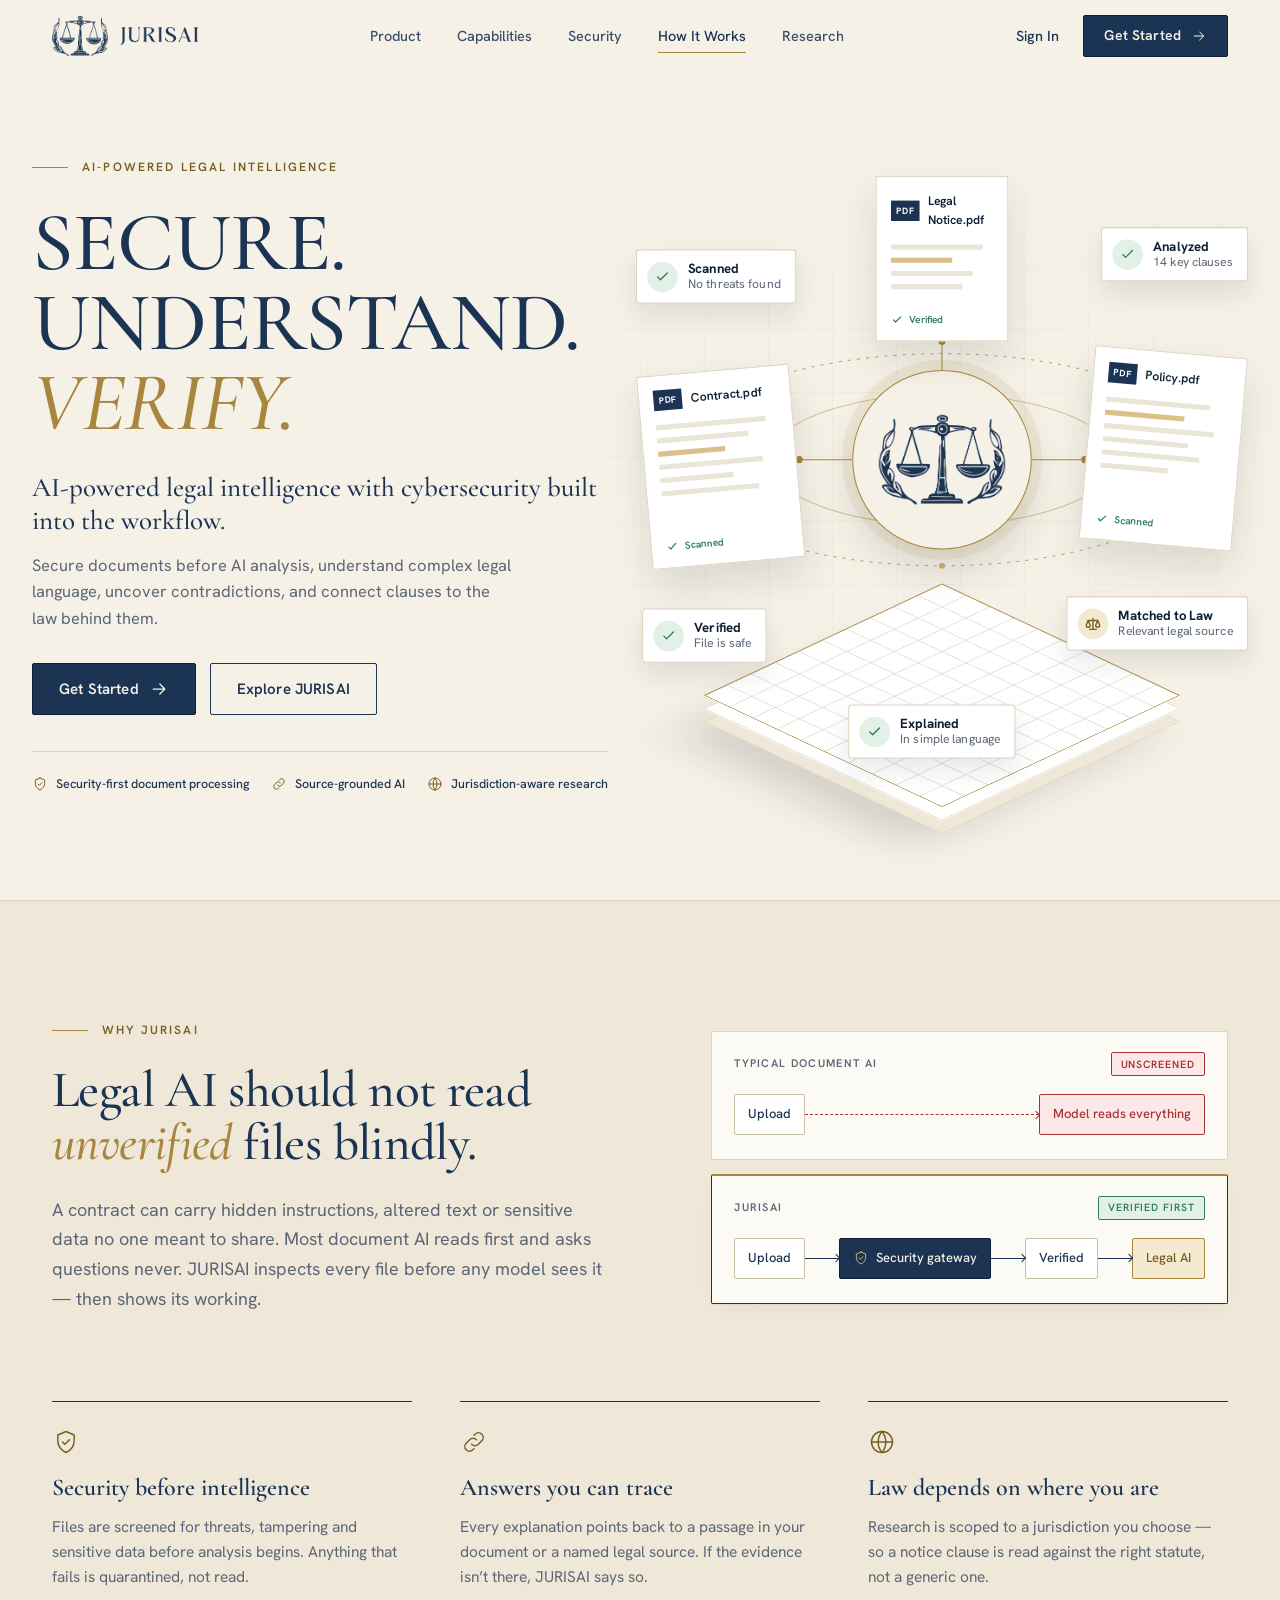
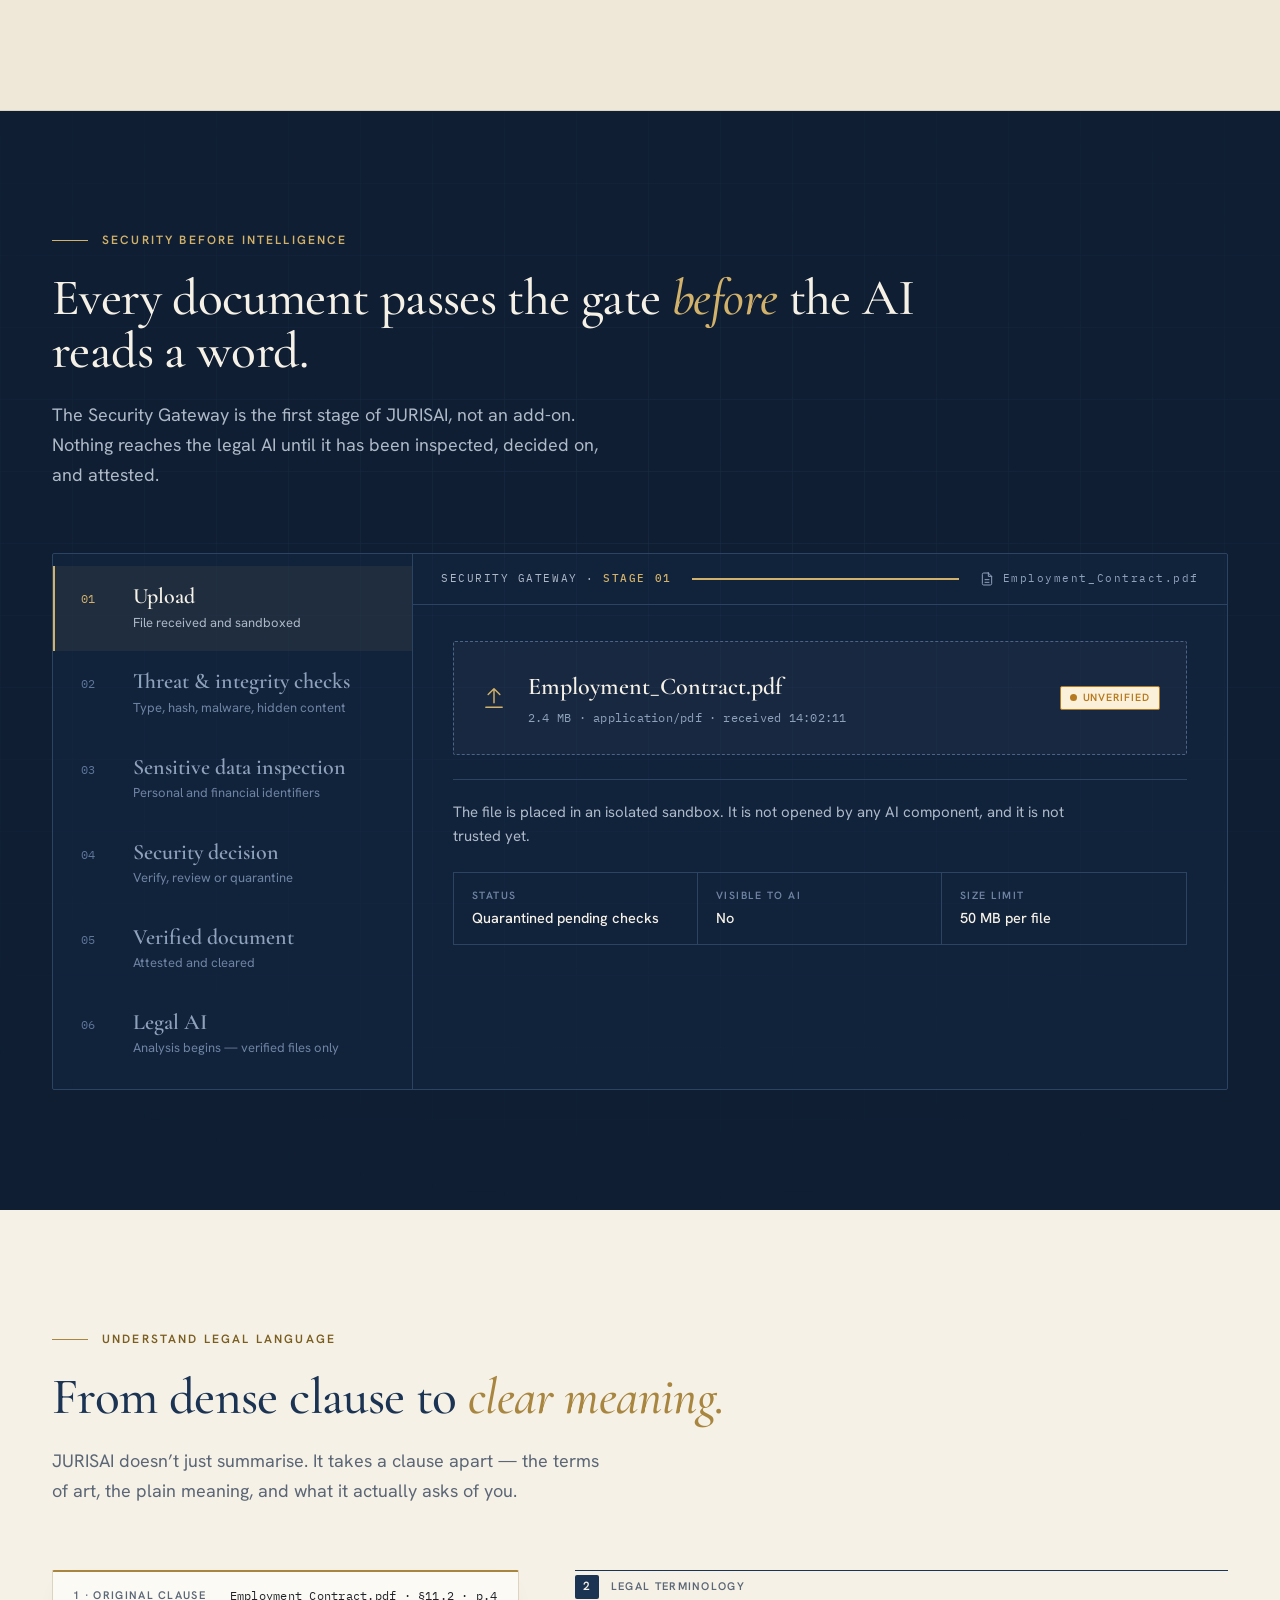
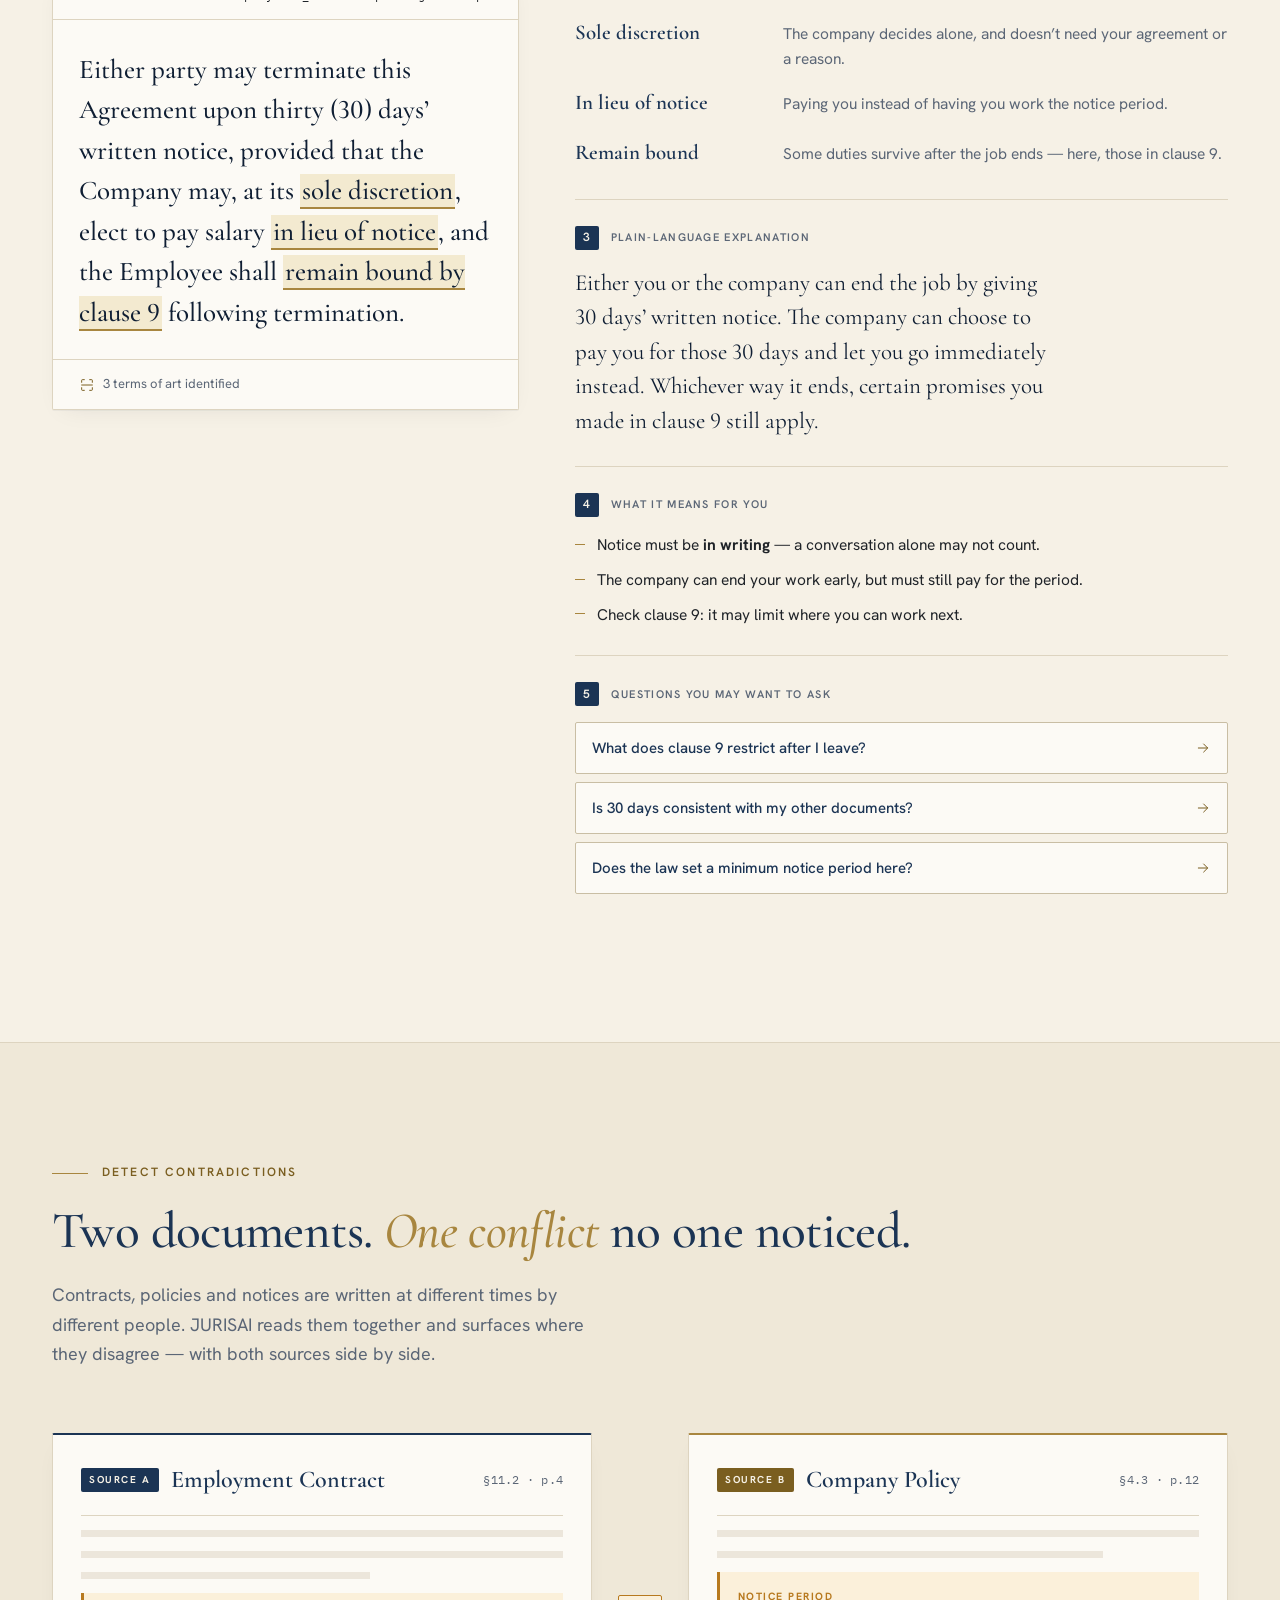
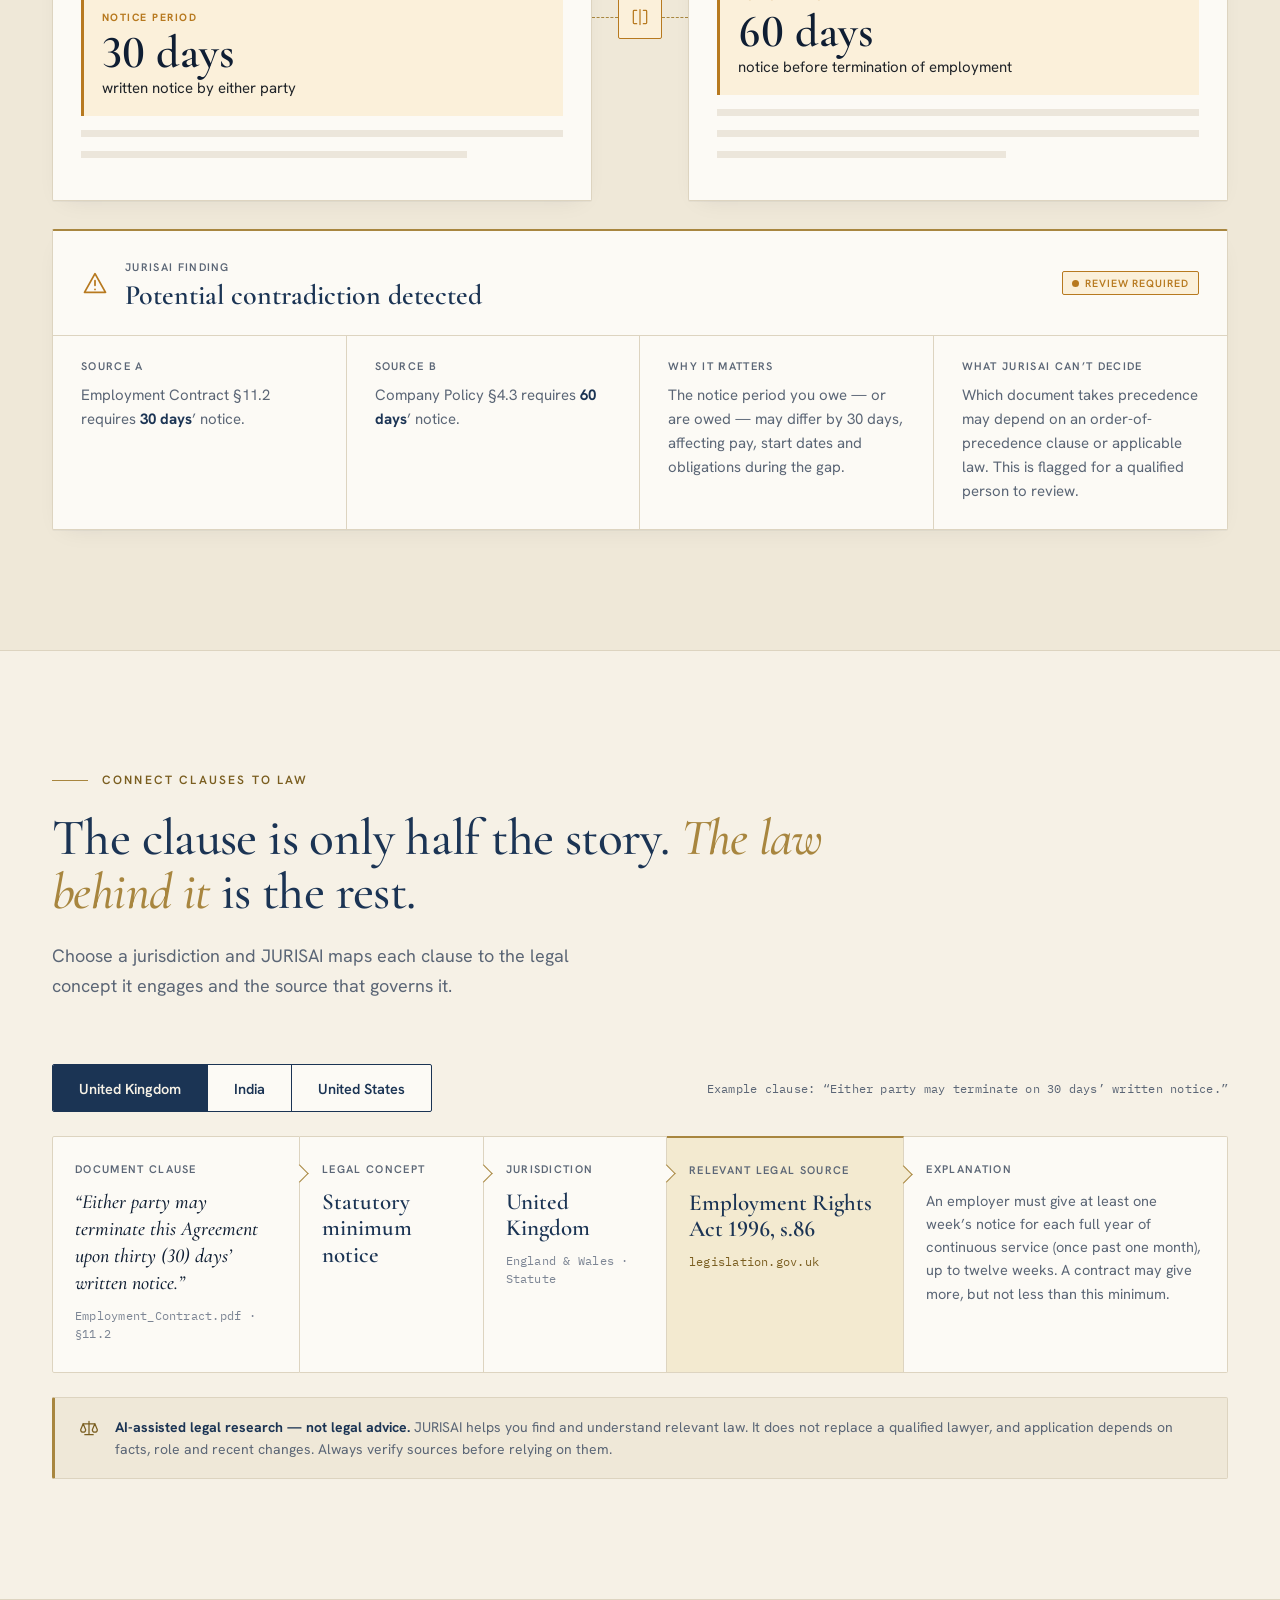
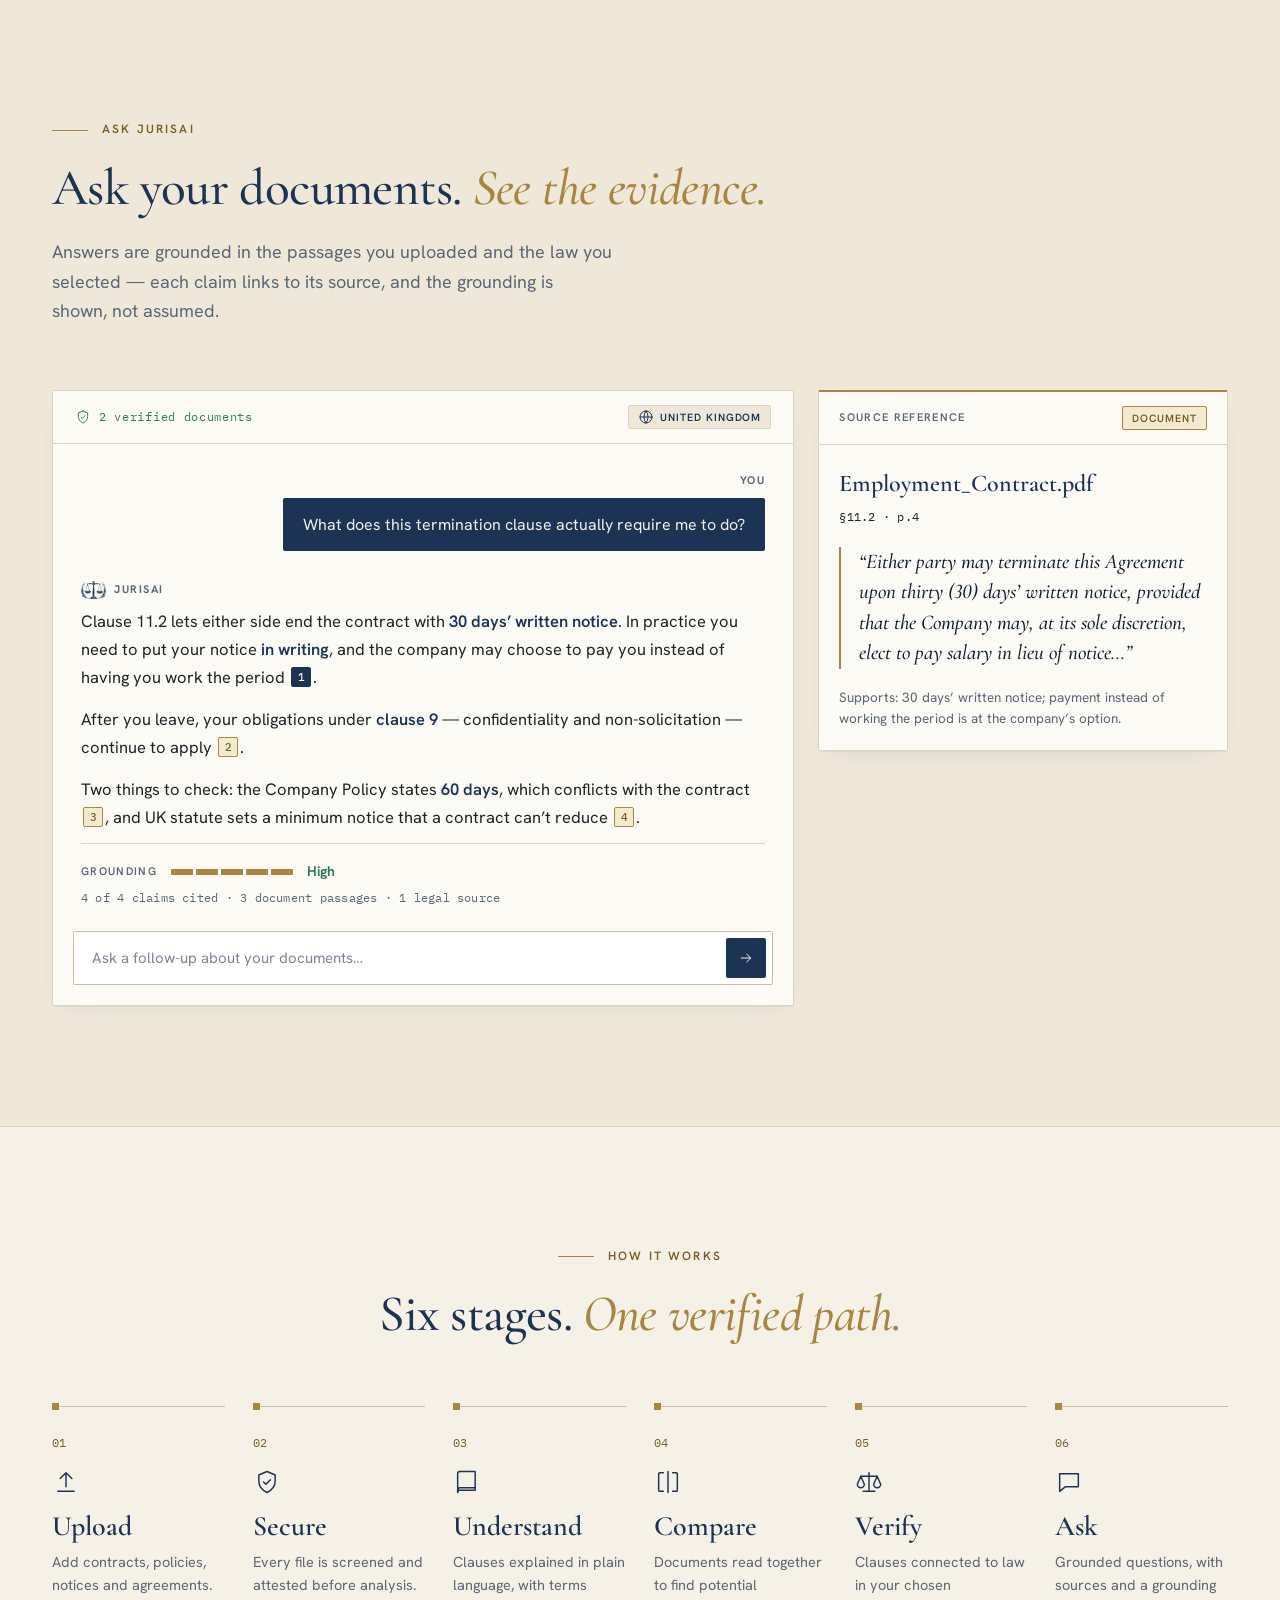
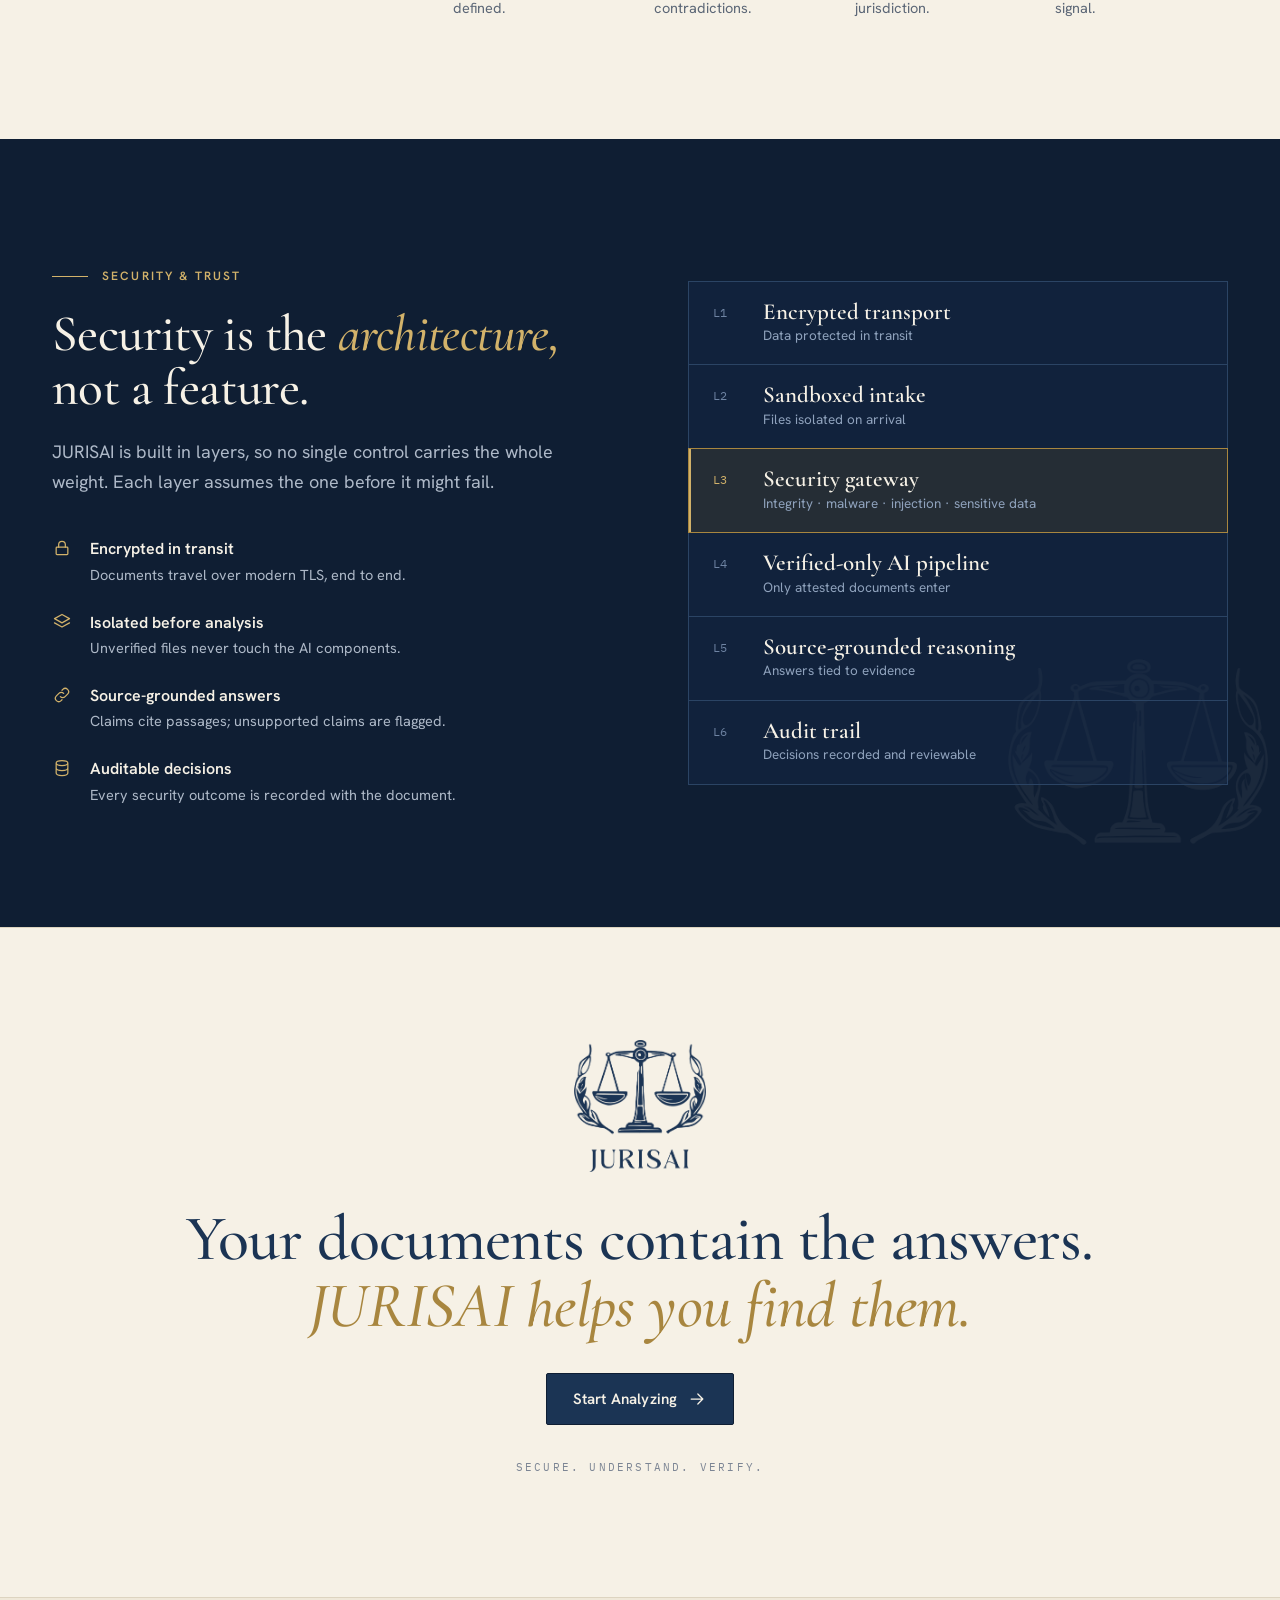
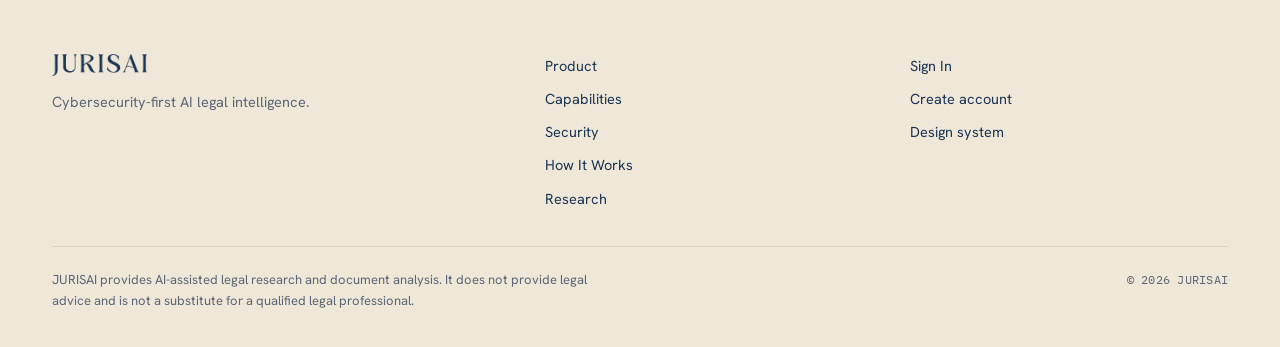
==== index.html @ 664ab7e5 "JurisAI" ====
<!doctype html>
<html lang="en">
<head>
<meta charset="utf-8">
<meta name="viewport" content="width=device-width, initial-scale=1">
<title>JURISAI — Secure. Understand. Verify.</title>
<meta name="description" content="Cybersecurity-first AI legal intelligence. Secure documents before AI analysis, understand complex legal language, uncover contradictions, and connect clauses to the law behind them.">
<link rel="icon" href="assets/logo-mark.png">
<link rel="stylesheet" href="assets/jurisai.css">
<link rel="stylesheet" href="assets/landing.css">
</head>
<body>

<!-- ============================ NAV ============================ -->
<header class="nav">
  <div class="wrap">
    <a class="brand" href="index.html" aria-label="JURISAI home">
      <img class="mark" src="assets/logo-mark.png" alt="">
      <img class="word" src="assets/logo-wordmark.png" alt="JURISAI">
    </a>
    <nav class="nav-links" aria-label="Primary">
      <a href="#why">Product</a>
      <a href="#understand">Capabilities</a>
      <a href="#security">Security</a>
      <a href="#how">How It Works</a>
      <a href="#law">Research</a>
    </nav>
    <div class="nav-cta">
      <a class="signin" href="signin.html">Sign In</a>
      <a class="btn btn-primary btn-sm" href="signup.html">Get Started <i data-i="arrow-right" class="arr" data-size="sm"></i></a>
      <button class="nav-toggle" aria-label="Menu" aria-expanded="false"><i data-i="menu"></i></button>
    </div>
  </div>
  <nav class="mobile-menu" aria-label="Mobile">
    <a href="#why">Product</a><a href="#understand">Capabilities</a><a href="#security">Security</a><a href="#how">How It Works</a><a href="#law">Research</a><a href="signin.html">Sign In</a>
  </nav>
</header>

<main>

<!-- ============================ 1 · HERO ============================ -->
<section class="hero">
  <div class="wrap hero-grid">
    <div class="hero-copy">
      <span class="eyebrow">AI-Powered Legal Intelligence</span>
      <h1 class="display hero-title">
        <span>SECURE.</span>
        <span>UNDERSTAND.</span>
        <span><em>VERIFY.</em></span>
      </h1>
      <p class="hero-sub">AI-powered legal intelligence with cybersecurity built into the workflow.</p>
      <p class="hero-body">Secure documents before AI analysis, understand complex legal language, uncover contradictions, and connect clauses to the law behind them.</p>
      <div class="hero-cta">
        <a class="btn btn-primary" href="signup.html">Get Started <i data-i="arrow-right" class="arr"></i></a>
        <a class="btn btn-secondary" href="#why">Explore JURISAI</a>
      </div>
      <ul class="trust-row" aria-label="Principles">
        <li><i data-i="shield-check"></i><span>Security-first document processing</span></li>
        <li><i data-i="link"></i><span>Source-grounded AI</span></li>
        <li><i data-i="globe"></i><span>Jurisdiction-aware research</span></li>
      </ul>
    </div>

<!-- Hero visual: document intelligence (floating documents, scales seal, status cards) -->
    <div class="hero-vis" id="heroVis">
      <div class="vis" aria-label="JURISAI product visualization: documents orbiting a central scales emblem above a secure platform">
        <div class="plat p1"></div>
        <div class="plat p2"></div>
        <div class="plat p3"></div>
        <svg class="orbit" viewBox="0 0 600 600" fill="none" aria-hidden="true">
          <ellipse cx="300" cy="284" rx="262" ry="104" stroke="#A8863F" stroke-width="1" stroke-dasharray="3 6" opacity=".75"/>
          <ellipse cx="300" cy="284" rx="170" ry="64" stroke="#A8863F" stroke-width="1" opacity=".45"/>
          <path d="M300 196V168" stroke="#A8863F" stroke-width="1"/>
          <path d="M212 284H160" stroke="#A8863F" stroke-width="1"/>
          <path d="M388 284H440" stroke="#A8863F" stroke-width="1"/>
          <circle cx="300" cy="168" r="3.5" fill="#A8863F"/>
          <circle cx="160" cy="284" r="3.5" fill="#A8863F"/>
          <circle cx="440" cy="284" r="3.5" fill="#A8863F"/>
          <circle cx="76" cy="226" r="3" fill="#D2B26A"/>
          <circle cx="538" cy="318" r="3" fill="#D2B26A"/>
          <circle cx="300" cy="388" r="3" fill="#D2B26A"/>
        </svg>
        <div class="seal"><img src="assets/logo-mark.png" alt="JURISAI scales emblem"></div>

        <div class="doc" style="--r:0deg;left:235px;top:6px;width:130px;height:162px;animation-delay:-1s">
          <div class="doc-t"><span class="doc-b">PDF</span><span class="doc-n">Legal Notice.pdf</span></div>
          <div class="sk" style="width:90%"></div><div class="sk g" style="width:60%"></div><div class="sk" style="width:80%"></div><div class="sk" style="width:70%"></div>
          <div class="doc-f"><svg class="i" viewBox="0 0 24 24" aria-hidden="true"><path d="M5 12l4 4 10-10"/></svg>Verified</div>
        </div>
        <div class="doc" style="--r:-5deg;left:8px;top:196px;animation-delay:-3s">
          <div class="doc-t"><span class="doc-b">PDF</span><span class="doc-n">Contract.pdf</span></div>
          <div class="sk" style="width:90%"></div><div class="sk" style="width:75%"></div><div class="sk g" style="width:55%"></div><div class="sk" style="width:85%"></div><div class="sk" style="width:60%"></div><div class="sk" style="width:80%"></div>
          <div class="doc-f"><svg class="i" viewBox="0 0 24 24" aria-hidden="true"><path d="M5 12l4 4 10-10"/></svg>Scanned</div>
        </div>
        <div class="doc" style="--r:5deg;left:442px;top:178px;animation-delay:-5s">
          <div class="doc-t"><span class="doc-b">PDF</span><span class="doc-n">Policy.pdf</span></div>
          <div class="sk" style="width:85%"></div><div class="sk g" style="width:65%"></div><div class="sk" style="width:90%"></div><div class="sk" style="width:70%"></div><div class="sk" style="width:80%"></div><div class="sk" style="width:55%"></div>
          <div class="doc-f"><svg class="i" viewBox="0 0 24 24" aria-hidden="true"><path d="M5 12l4 4 10-10"/></svg>Scanned</div>
        </div>

        <div class="stat" style="left:0;top:78px;animation-delay:-2s"><span class="sic"><svg class="i" viewBox="0 0 24 24" aria-hidden="true"><path d="M5 12l4 4 10-10"/></svg></span><div><b>Scanned</b><small>No threats found</small></div></div>
        <div class="stat" style="right:0;top:56px;animation-delay:-4s"><span class="sic"><svg class="i" viewBox="0 0 24 24" aria-hidden="true"><path d="M5 12l4 4 10-10"/></svg></span><div><b>Analyzed</b><small>14 key clauses</small></div></div>
        <div class="stat" style="left:6px;top:430px;animation-delay:-1.5s"><span class="sic"><svg class="i" viewBox="0 0 24 24" aria-hidden="true"><path d="M5 12l4 4 10-10"/></svg></span><div><b>Verified</b><small>File is safe</small></div></div>
        <div class="stat" style="right:0;top:418px;animation-delay:-3.5s"><span class="sic gd"><svg class="i" viewBox="0 0 24 24" aria-hidden="true"><path d="M12 4v16M7 20h10M5 7h14"/><path d="M5 7l-3 7a3 3 0 006 0L5 7zM19 7l-3 7a3 3 0 006 0l-3-7z"/></svg></span><div><b>Matched to Law</b><small>Relevant legal source</small></div></div>
        <div class="stat" style="left:208px;top:524px;animation-delay:-2.5s"><span class="sic"><svg class="i" viewBox="0 0 24 24" aria-hidden="true"><path d="M5 12l4 4 10-10"/></svg></span><div><b>Explained</b><small>In simple language</small></div></div>
      </div>
    </div>
  </div>
</section>

<!-- ============================ 2 · WHY ============================ -->
<section class="section section-sunken" id="why">
  <div class="wrap">
    <div class="why-grid">
      <div class="why-copy reveal">
        <span class="eyebrow">Why JURISAI</span>
        <h2 class="h2">Legal AI should not read <em>unverified</em> files blindly.</h2>
        <p class="lede">A contract can carry hidden instructions, altered text or sensitive data no one meant to share. Most document AI reads first and asks questions never. JURISAI inspects every file before any model sees it — then shows its working.</p>
      </div>

      <div class="why-compare reveal">
        <div class="cmp cmp-bad">
          <div class="cmp-label"><span class="label">Typical document AI</span><span class="chip chip-risk">Unscreened</span></div>
          <div class="flow">
            <span class="flow-node">Upload</span><span class="flow-line dashed"></span><span class="flow-node">Model reads everything</span>
          </div>
        </div>
        <div class="cmp cmp-good">
          <div class="cmp-label"><span class="label">JURISAI</span><span class="chip chip-ok">Verified first</span></div>
          <div class="flow">
            <span class="flow-node">Upload</span><span class="flow-line"></span>
            <span class="flow-node gate"><i data-i="shield-check" data-size="sm"></i>Security gateway</span><span class="flow-line"></span>
            <span class="flow-node">Verified</span><span class="flow-line"></span>
            <span class="flow-node ai">Legal AI</span>
          </div>
        </div>
      </div>
    </div>

    <div class="principles">
      <article class="principle reveal"><i data-i="shield-check" data-size="lg"></i><h3 class="h3">Security before intelligence</h3><p>Files are screened for threats, tampering and sensitive data before analysis begins. Anything that fails is quarantined, not read.</p></article>
      <article class="principle reveal"><i data-i="link" data-size="lg"></i><h3 class="h3">Answers you can trace</h3><p>Every explanation points back to a passage in your document or a named legal source. If the evidence isn’t there, JURISAI says so.</p></article>
      <article class="principle reveal"><i data-i="globe" data-size="lg"></i><h3 class="h3">Law depends on where you are</h3><p>Research is scoped to a jurisdiction you choose — so a notice clause is read against the right statute, not a generic one.</p></article>
    </div>
  </div>
</section>

<!-- ============================ 3 · SECURITY BEFORE INTELLIGENCE ============================ -->
<section class="section section-dark security" id="security">
  <div class="sec-grid-bg" aria-hidden="true"></div>
  <div class="wrap">
    <div class="section-head reveal">
      <span class="eyebrow">Security before intelligence</span>
      <h2 class="h2">Every document passes the gate <em>before</em> the AI reads a word.</h2>
      <p class="lede">The Security Gateway is the first stage of JURISAI, not an add-on. Nothing reaches the legal AI until it has been inspected, decided on, and attested.</p>
    </div>

    <div class="gateway reveal" id="gateway">
      <ol class="gw-steps" role="tablist" aria-label="Security gateway stages">
        <li><button role="tab" class="gw-step" data-i="0"><span class="gw-n">01</span><span class="gw-t">Upload</span><span class="gw-d">File received and sandboxed</span></button></li>
        <li><button role="tab" class="gw-step" data-i="1"><span class="gw-n">02</span><span class="gw-t">Threat &amp; integrity checks</span><span class="gw-d">Type, hash, malware, hidden content</span></button></li>
        <li><button role="tab" class="gw-step" data-i="2"><span class="gw-n">03</span><span class="gw-t">Sensitive data inspection</span><span class="gw-d">Personal and financial identifiers</span></button></li>
        <li><button role="tab" class="gw-step" data-i="3"><span class="gw-n">04</span><span class="gw-t">Security decision</span><span class="gw-d">Verify, review or quarantine</span></button></li>
        <li><button role="tab" class="gw-step" data-i="4"><span class="gw-n">05</span><span class="gw-t">Verified document</span><span class="gw-d">Attested and cleared</span></button></li>
        <li><button role="tab" class="gw-step" data-i="5"><span class="gw-n">06</span><span class="gw-t">Legal AI</span><span class="gw-d">Analysis begins — verified files only</span></button></li>
      </ol>

      <div class="gw-console">
        <div class="gw-bar">
          <span class="mono">SECURITY GATEWAY · <b id="gw-title">STAGE 01</b></span>
          <span class="gw-progress"><i id="gw-prog"></i></span>
          <span class="mono gw-file"><i data-i="file" data-size="sm"></i>Employment_Contract.pdf</span>
        </div>

        <!-- 01 Upload -->
        <div class="gw-panel" data-i="0">
          <div class="drop">
            <i data-i="upload" data-size="lg"></i>
            <div><strong>Employment_Contract.pdf</strong><span class="mono">2.4 MB · application/pdf · received 14:02:11</span></div>
            <span class="chip chip-warn"><span class="dot dot-warn"></span>Unverified</span>
          </div>
          <p class="gw-note">The file is placed in an isolated sandbox. It is not opened by any AI component, and it is not trusted yet.</p>
          <div class="kv"><div><span>Status</span><b>Quarantined pending checks</b></div><div><span>Visible to AI</span><b>No</b></div><div><span>Size limit</span><b>50 MB per file</b></div></div>
        </div>

        <!-- 02 Threat & integrity -->
        <div class="gw-panel" data-i="1">
          <ul class="checks">
            <li><i data-i="check" data-size="sm"></i><span>File type matches content (MIME)</span><em class="mono">PASS</em></li>
            <li><i data-i="check" data-size="sm"></i><span>SHA-256 integrity hash computed</span><em class="mono">PASS</em></li>
            <li><i data-i="check" data-size="sm"></i><span>Malware and embedded-script scan</span><em class="mono">0 THREATS</em></li>
            <li><i data-i="check" data-size="sm"></i><span>Hidden macros and active content</span><em class="mono">NONE</em></li>
            <li><i data-i="check" data-size="sm"></i><span>Prompt-injection pattern screen</span><em class="mono">CLEAR</em></li>
          </ul>
          <p class="gw-note">Hidden text that tries to instruct an AI (“ignore previous instructions…”) is caught here, before it can steer an analysis.</p>
        </div>

        <!-- 03 Sensitive data -->
        <div class="gw-panel" data-i="2">
          <table class="sens">
            <thead><tr><th>Category</th><th>Found</th><th>Handling</th></tr></thead>
            <tbody>
              <tr><td>Personal identifiers</td><td class="mono">4</td><td><span class="chip chip-gold">Masked for AI</span></td></tr>
              <tr><td>Financial account references</td><td class="mono">1</td><td><span class="chip chip-gold">Masked for AI</span></td></tr>
              <tr><td>Health information</td><td class="mono">0</td><td><span class="chip">Not present</span></td></tr>
              <tr><td>Credentials and secrets</td><td class="mono">0</td><td><span class="chip">Not present</span></td></tr>
            </tbody>
          </table>
          <p class="gw-note">Sensitive fields are surfaced to you. You decide what is masked, kept or excluded before analysis.</p>
        </div>

        <!-- 04 Decision -->
        <div class="gw-panel" data-i="3">
          <div class="decide">
            <div class="d d-ok on"><i data-i="shield-check"></i><b>Verified</b><span>All checks passed. Cleared for analysis.</span></div>
            <div class="d d-warn"><i data-i="alert"></i><b>Review required</b><span>Findings need your decision before use.</span></div>
            <div class="d d-risk"><i data-i="x"></i><b>Quarantined</b><span>Failed checks. Never sent to the AI.</span></div>
          </div>
          <p class="gw-note"><strong>Decision:</strong> Verified. The outcome is recorded with the document and can be reviewed at any time.</p>
        </div>

        <!-- 05 Verified -->
        <div class="gw-panel" data-i="4">
          <div class="cert">
            <div class="cert-seal"><i data-i="shield-check" data-size="lg"></i></div>
            <div class="cert-body">
              <span class="label">Verification record</span>
              <h4>Employment_Contract.pdf</h4>
              <dl class="mono">
                <div><dt>Digest</dt><dd>sha256:9f2c7a…e41a</dd></div>
                <div><dt>Decision</dt><dd>VERIFIED</dd></div>
                <div><dt>Checks</dt><dd>5 / 5 passed</dd></div>
                <div><dt>Verified</dt><dd>14:02:13 IST</dd></div>
              </dl>
            </div>
            <span class="chip chip-ok">Cleared</span>
          </div>
          <p class="gw-note">The attestation travels with the document. If the file changes, its digest changes — and it must be verified again.</p>
        </div>

        <!-- 06 Legal AI -->
        <div class="gw-panel" data-i="5">
          <div class="into-ai">
            <div class="ai-in"><i data-i="file" data-size="sm"></i>Verified documents only</div>
            <i data-i="arrow-right"></i>
            <div class="ai-core"><img src="assets/logo-mark-light.png" alt="">Legal AI</div>
          </div>
          <ul class="ai-caps">
            <li>Clause extraction</li><li>Plain-language explanation</li><li>Contradiction detection</li><li>Law matching</li><li>Grounded Q&amp;A</li>
          </ul>
          <p class="gw-note">Only now does intelligence begin — on content that has been inspected, decided on and attested.</p>
        </div>
      </div>
    </div>
  </div>
</section>

<!-- ============================ 4 · UNDERSTAND ============================ -->
<section class="section" id="understand">
  <div class="wrap">
    <div class="section-head reveal">
      <span class="eyebrow">Understand legal language</span>
      <h2 class="h2">From dense clause to <em>clear meaning.</em></h2>
      <p class="lede">JURISAI doesn’t just summarise. It takes a clause apart — the terms of art, the plain meaning, and what it actually asks of you.</p>
    </div>

    <div class="anatomy reveal">
      <div class="anat-doc card card-top">
        <div class="card-head"><span class="label">1 · Original clause</span><span class="mono">Employment_Contract.pdf · §11.2 · p.4</span></div>
        <blockquote class="clause">
          Either party may terminate this Agreement upon thirty (30) days’ written notice, provided that the Company may, at its <mark data-t="1">sole discretion</mark>, elect to pay salary <mark data-t="2">in lieu of notice</mark>, and the Employee shall <mark data-t="3">remain bound by clause 9</mark> following termination.
        </blockquote>
        <div class="anat-foot"><i data-i="scan" data-size="sm"></i><span>3 terms of art identified</span></div>
      </div>

      <div class="anat-steps">
        <section class="a-step">
          <header><span class="a-n">2</span><span class="label">Legal terminology</span></header>
          <dl class="terms">
            <div data-t="1"><dt>Sole discretion</dt><dd>The company decides alone, and doesn’t need your agreement or a reason.</dd></div>
            <div data-t="2"><dt>In lieu of notice</dt><dd>Paying you instead of having you work the notice period.</dd></div>
            <div data-t="3"><dt>Remain bound</dt><dd>Some duties survive after the job ends — here, those in clause 9.</dd></div>
          </dl>
        </section>
        <section class="a-step">
          <header><span class="a-n">3</span><span class="label">Plain-language explanation</span></header>
          <p class="plain">Either you or the company can end the job by giving 30 days’ written notice. The company can choose to pay you for those 30 days and let you go immediately instead. Whichever way it ends, certain promises you made in clause 9 still apply.</p>
        </section>
        <section class="a-step">
          <header><span class="a-n">4</span><span class="label">What it means for you</span></header>
          <ul class="means">
            <li>Notice must be <b>in writing</b> — a conversation alone may not count.</li>
            <li>The company can end your work early, but must still pay for the period.</li>
            <li>Check clause 9: it may limit where you can work next.</li>
          </ul>
        </section>
        <section class="a-step">
          <header><span class="a-n">5</span><span class="label">Questions you may want to ask</span></header>
          <ul class="qs">
            <li><button type="button">What does clause 9 restrict after I leave? <i data-i="arrow-right" data-size="sm"></i></button></li>
            <li><button type="button">Is 30 days consistent with my other documents? <i data-i="arrow-right" data-size="sm"></i></button></li>
            <li><button type="button">Does the law set a minimum notice period here? <i data-i="arrow-right" data-size="sm"></i></button></li>
          </ul>
        </section>
      </div>
    </div>
  </div>
</section>

<!-- ============================ 5 · CONTRADICTIONS ============================ -->
<section class="section section-sunken" id="contradictions">
  <div class="wrap">
    <div class="section-head reveal">
      <span class="eyebrow">Detect contradictions</span>
      <h2 class="h2">Two documents. <em>One conflict</em> no one noticed.</h2>
      <p class="lede">Contracts, policies and notices are written at different times by different people. JURISAI reads them together and surfaces where they disagree — with both sources side by side.</p>
    </div>

    <div class="conflict reveal">
      <article class="sheet sheet-a">
        <header><span class="tag">SOURCE A</span><h4>Employment Contract</h4><span class="mono">§11.2 · p.4</span></header>
        <div class="lines"><i></i><i></i><i class="w60"></i></div>
        <p class="hit"><span class="hit-k">Notice period</span><b>30 days</b> written notice by either party</p>
        <div class="lines"><i></i><i class="w80"></i></div>
      </article>

      <div class="conflict-mid" aria-hidden="true">
        <span class="cm-line"></span>
        <span class="cm-badge"><i data-i="compare"></i></span>
        <span class="cm-line"></span>
      </div>

      <article class="sheet sheet-b">
        <header><span class="tag">SOURCE B</span><h4>Company Policy</h4><span class="mono">§4.3 · p.12</span></header>
        <div class="lines"><i></i><i class="w80"></i></div>
        <p class="hit"><span class="hit-k">Notice period</span><b>60 days</b> notice before termination of employment</p>
        <div class="lines"><i></i><i></i><i class="w60"></i></div>
      </article>
    </div>

    <div class="finding card card-top reveal">
      <div class="finding-head">
        <div class="finding-title"><i data-i="alert"></i><div><span class="label">JURISAI finding</span><h3 class="h3">Potential contradiction detected</h3></div></div>
        <span class="chip chip-warn"><span class="dot dot-warn"></span>Review required</span>
      </div>
      <div class="finding-grid">
        <div><span class="label">Source A</span><p>Employment Contract §11.2 requires <b>30 days</b>’ notice.</p></div>
        <div><span class="label">Source B</span><p>Company Policy §4.3 requires <b>60 days</b>’ notice.</p></div>
        <div><span class="label">Why it matters</span><p>The notice period you owe — or are owed — may differ by 30 days, affecting pay, start dates and obligations during the gap.</p></div>
        <div><span class="label">What JURISAI can’t decide</span><p>Which document takes precedence may depend on an order-of-precedence clause or applicable law. This is flagged for a qualified person to review.</p></div>
      </div>
    </div>
  </div>
</section>

<!-- ============================ 6 · LAW ============================ -->
<section class="section" id="law">
  <div class="wrap">
    <div class="section-head reveal">
      <span class="eyebrow">Connect clauses to law</span>
      <h2 class="h2">The clause is only half the story. <em>The law behind it</em> is the rest.</h2>
      <p class="lede">Choose a jurisdiction and JURISAI maps each clause to the legal concept it engages and the source that governs it.</p>
    </div>

    <div class="law reveal">
      <div class="law-top">
        <div class="seg" role="tablist" aria-label="Jurisdiction">
          <button role="tab" class="on" data-j="uk" aria-selected="true">United Kingdom</button>
          <button role="tab" data-j="in" aria-selected="false">India</button>
          <button role="tab" data-j="us" aria-selected="false">United States</button>
        </div>
        <span class="mono law-hint">Example clause: “Either party may terminate on 30 days’ written notice.”</span>
      </div>

      <ol class="chain" id="chain">
        <li class="link"><span class="label">Document clause</span><p class="serif-q" data-f="clause"></p><span class="mono" data-f="ref"></span></li>
        <li class="link"><span class="label">Legal concept</span><h4 data-f="concept"></h4></li>
        <li class="link"><span class="label">Jurisdiction</span><h4 data-f="juris"></h4><span class="mono" data-f="sys"></span></li>
        <li class="link src"><span class="label">Relevant legal source</span><h4 data-f="source"></h4><span class="mono" data-f="cite"></span></li>
        <li class="link"><span class="label">Explanation</span><p data-f="expl"></p></li>
      </ol>

      <div class="disclaimer">
        <i data-i="scales"></i>
        <p><b>AI-assisted legal research — not legal advice.</b> JURISAI helps you find and understand relevant law. It does not replace a qualified lawyer, and application depends on facts, role and recent changes. Always verify sources before relying on them.</p>
      </div>
    </div>
  </div>
</section>

<!-- ============================ 7 · ASK ============================ -->
<section class="section section-sunken" id="ask">
  <div class="wrap">
    <div class="section-head reveal">
      <span class="eyebrow">Ask JURISAI</span>
      <h2 class="h2">Ask your documents. <em>See the evidence.</em></h2>
      <p class="lede">Answers are grounded in the passages you uploaded and the law you selected — each claim links to its source, and the grounding is shown, not assumed.</p>
    </div>

    <div class="ask reveal">
      <div class="ask-chat card">
        <div class="ask-bar">
          <span class="mono"><i data-i="shield-check" data-size="sm"></i> 2 verified documents</span>
          <span class="chip"><i data-i="globe" data-size="sm"></i>United Kingdom</span>
        </div>
        <div class="msgs">
          <div class="msg user"><span class="who">You</span><p>What does this termination clause actually require me to do?</p></div>
          <div class="msg ai">
            <span class="who"><img src="assets/logo-mark.png" alt="">JURISAI</span>
            <div class="ans">
              <p>Clause 11.2 lets either side end the contract with <b>30 days’ written notice</b>. In practice you need to put your notice <b>in writing</b>, and the company may choose to pay you instead of having you work the period <button class="cite" data-s="1">1</button>.</p>
              <p>After you leave, your obligations under <b>clause 9</b> — confidentiality and non-solicitation — continue to apply <button class="cite" data-s="2">2</button>.</p>
              <p>Two things to check: the Company Policy states <b>60 days</b>, which conflicts with the contract <button class="cite" data-s="3">3</button>, and UK statute sets a minimum notice that a contract can’t reduce <button class="cite" data-s="4">4</button>.</p>
            </div>
            <div class="ground">
              <div class="g-row"><span class="label">Grounding</span><span class="meter" aria-label="High grounding"><i class="f"></i><i class="f"></i><i class="f"></i><i class="f"></i><i class="f"></i></span><b>High</b></div>
              <span class="mono">4 of 4 claims cited · 3 document passages · 1 legal source</span>
            </div>
          </div>
        </div>
        <div class="ask-input"><span>Ask a follow-up about your documents…</span><span class="send"><i data-i="arrow-right" data-size="sm"></i></span></div>
      </div>

      <aside class="ask-src card card-top" aria-live="polite">
        <div class="card-head"><span class="label">Source reference</span><span class="chip chip-gold" id="src-kind">Document</span></div>
        <div class="card-body">
          <h4 id="src-title">Employment_Contract.pdf</h4>
          <span class="mono" id="src-loc">§11.2 · p.4</span>
          <blockquote id="src-quote"></blockquote>
          <p class="src-note" id="src-note"></p>
        </div>
      </aside>
    </div>
  </div>
</section>

<!-- ============================ 8 · HOW IT WORKS ============================ -->
<section class="section" id="how">
  <div class="wrap">
    <div class="section-head center reveal">
      <span class="eyebrow">How it works</span>
      <h2 class="h2">Six stages. <em>One verified path.</em></h2>
    </div>
    <ol class="stages reveal">
      <li><span class="s-n">01</span><i data-i="upload" data-size="lg"></i><h4>Upload</h4><p>Add contracts, policies, notices and agreements.</p></li>
      <li><span class="s-n">02</span><i data-i="shield-check" data-size="lg"></i><h4>Secure</h4><p>Every file is screened and attested before analysis.</p></li>
      <li><span class="s-n">03</span><i data-i="book" data-size="lg"></i><h4>Understand</h4><p>Clauses explained in plain language, with terms defined.</p></li>
      <li><span class="s-n">04</span><i data-i="compare" data-size="lg"></i><h4>Compare</h4><p>Documents read together to find potential contradictions.</p></li>
      <li><span class="s-n">05</span><i data-i="scales" data-size="lg"></i><h4>Verify</h4><p>Clauses connected to law in your chosen jurisdiction.</p></li>
      <li><span class="s-n">06</span><i data-i="message" data-size="lg"></i><h4>Ask</h4><p>Grounded questions, with sources and a grounding signal.</p></li>
    </ol>
  </div>
</section>

<!-- ============================ 9 · TRUST ============================ -->
<section class="section section-dark trust" id="trust">
  <div class="wrap trust-grid">
    <div class="reveal">
      <span class="eyebrow">Security &amp; trust</span>
      <h2 class="h2" style="margin-top:22px">Security is the <em>architecture,</em> not a feature.</h2>
      <p class="lede" style="margin-top:22px">JURISAI is built in layers, so no single control carries the whole weight. Each layer assumes the one before it might fail.</p>
      <ul class="commit">
        <li><i data-i="lock"></i><div><b>Encrypted in transit</b><span>Documents travel over modern TLS, end to end.</span></div></li>
        <li><i data-i="layers"></i><div><b>Isolated before analysis</b><span>Unverified files never touch the AI components.</span></div></li>
        <li><i data-i="link"></i><div><b>Source-grounded answers</b><span>Claims cite passages; unsupported claims are flagged.</span></div></li>
        <li><i data-i="database"></i><div><b>Auditable decisions</b><span>Every security outcome is recorded with the document.</span></div></li>
      </ul>
    </div>

    <div class="stack reveal" aria-label="Defence-in-depth layers">
      <div class="layer"><span class="mono">L1</span><b>Encrypted transport</b><em>Data protected in transit</em></div>
      <div class="layer"><span class="mono">L2</span><b>Sandboxed intake</b><em>Files isolated on arrival</em></div>
      <div class="layer hl"><span class="mono">L3</span><b>Security gateway</b><em>Integrity · malware · injection · sensitive data</em></div>
      <div class="layer"><span class="mono">L4</span><b>Verified-only AI pipeline</b><em>Only attested documents enter</em></div>
      <div class="layer"><span class="mono">L5</span><b>Source-grounded reasoning</b><em>Answers tied to evidence</em></div>
      <div class="layer"><span class="mono">L6</span><b>Audit trail</b><em>Decisions recorded and reviewable</em></div>
      <img class="stack-mark" src="assets/logo-mark-light.png" alt="">
    </div>
  </div>
</section>

<!-- ============================ 10 · FINAL CTA ============================ -->
<section class="final">
  <div class="wrap final-in reveal">
    <img src="assets/logo-full.png" alt="JURISAI" class="final-logo">
    <h2 class="h2">Your documents contain the answers.<br><em>JURISAI helps you find them.</em></h2>
    <a class="btn btn-primary" href="signup.html">Start Analyzing <i data-i="arrow-right" class="arr"></i></a>
    <p class="mono">Secure. Understand. Verify.</p>
  </div>
</section>

</main>

<footer class="footer">
  <div class="wrap foot-grid">
    <div class="foot-brand">
      <img src="assets/logo-wordmark.png" alt="JURISAI">
      <p>Cybersecurity-first AI legal intelligence.</p>
    </div>
    <nav aria-label="Footer"><a href="#why">Product</a><a href="#understand">Capabilities</a><a href="#security">Security</a><a href="#how">How It Works</a><a href="#law">Research</a></nav>
    <nav aria-label="Account"><a href="signin.html">Sign In</a><a href="signup.html">Create account</a><a href="design-system.html">Design system</a></nav>
  </div>
  <div class="wrap foot-legal">
    <p>JURISAI provides AI-assisted legal research and document analysis. It does not provide legal advice and is not a substitute for a qualified legal professional.</p>
    <p class="mono">© 2026 JURISAI</p>
  </div>
</footer>

<script src="assets/site.js"></script>
<script src="assets/landing.js"></script>
</body>
</html>
---- assets/jurisai.css ----
/* ==========================================================================
   JURISAI DESIGN SYSTEM  ·  v1.0
   Shared by landing, sign-in, sign-up — and intended to carry into the app.
   Secure. Understand. Verify.
   ========================================================================== */

/* Fonts are bundled locally (latin subset) so the site works offline */
@font-face{font-family:'Cormorant Garamond';font-style:normal;font-weight:400;font-display:swap;src:url('fonts/cormorant-garamond-latin-400-normal.woff2') format('woff2');}
@font-face{font-family:'Cormorant Garamond';font-style:normal;font-weight:500;font-display:swap;src:url('fonts/cormorant-garamond-latin-500-normal.woff2') format('woff2');}
@font-face{font-family:'Cormorant Garamond';font-style:normal;font-weight:600;font-display:swap;src:url('fonts/cormorant-garamond-latin-600-normal.woff2') format('woff2');}
@font-face{font-family:'Cormorant Garamond';font-style:italic;font-weight:500;font-display:swap;src:url('fonts/cormorant-garamond-latin-500-italic.woff2') format('woff2');}
@font-face{font-family:'Cormorant Garamond';font-style:italic;font-weight:600;font-display:swap;src:url('fonts/cormorant-garamond-latin-600-italic.woff2') format('woff2');}
@font-face{font-family:'Hanken Grotesk';font-style:normal;font-weight:400;font-display:swap;src:url('fonts/hanken-grotesk-latin-400-normal.woff2') format('woff2');}
@font-face{font-family:'Hanken Grotesk';font-style:normal;font-weight:500;font-display:swap;src:url('fonts/hanken-grotesk-latin-500-normal.woff2') format('woff2');}
@font-face{font-family:'Hanken Grotesk';font-style:normal;font-weight:600;font-display:swap;src:url('fonts/hanken-grotesk-latin-600-normal.woff2') format('woff2');}
@font-face{font-family:'Hanken Grotesk';font-style:normal;font-weight:700;font-display:swap;src:url('fonts/hanken-grotesk-latin-700-normal.woff2') format('woff2');}
@font-face{font-family:'IBM Plex Mono';font-style:normal;font-weight:400;font-display:swap;src:url('fonts/ibm-plex-mono-latin-400-normal.woff2') format('woff2');}
@font-face{font-family:'IBM Plex Mono';font-style:normal;font-weight:500;font-display:swap;src:url('fonts/ibm-plex-mono-latin-500-normal.woff2') format('woff2');}

:root {
  /* ---- Colour: paper ---- */
  --ivory:        #F6F1E6;   /* page */
  --ivory-2:      #EFE8D8;   /* sunken wells, alt sections */
  --ivory-3:      #E5DFD0;   /* logo field */
  --paper:        #FCFAF5;   /* raised sheets */
  --white:        #FFFFFF;
  --rule:         #DDD4C0;   /* hairlines on ivory */
  --rule-strong:  #C9BEA4;

  /* ---- Colour: ink ---- */
  --navy:         #1B3454;   /* logo ink — primary */
  --navy-deep:    #0F1E33;   /* dark surfaces / strongest text */
  --navy-2:       #16294A;
  --navy-line:    #2B4464;   /* hairlines on navy */
  --charcoal:     #1F2328;
  --slate:        #5B6676;   /* muted copy */
  --slate-2:      #7C8594;

  /* ---- Colour: antique gold ---- */
  --gold:         #A8863F;
  --gold-deep:    #7A5E20;
  --gold-light:   #D2B26A;
  --gold-wash:    #F3EAD0;

  /* ---- Colour: restrained signals ---- */
  --ok:           #2F7D5B;  --ok-wash:   #E3F0E8;
  --warn:         #B7791F;  --warn-wash: #FBF0DA;
  --risk:         #A83232;  --risk-wash: #FCE8E8;

  /* ---- Type ---- */
  --serif: 'Cormorant Garamond', 'EB Garamond', Georgia, 'Times New Roman', serif;
  --sans:  'Hanken Grotesk', system-ui, -apple-system, 'Segoe UI', sans-serif;
  --mono:  'IBM Plex Mono', ui-monospace, 'SF Mono', Menlo, monospace;

  /* ---- Shape / depth ---- */
  --r: 2px;
  --shadow-1: 0 1px 0 rgba(20,32,47,.04), 0 8px 24px -12px rgba(20,32,47,.10);
  --shadow-2: 0 2px 0 rgba(20,32,47,.03), 0 24px 48px -24px rgba(20,32,47,.22);

  /* ---- Motion ---- */
  --ease: cubic-bezier(.22,.61,.36,1);

  --wrap: 1240px;
  --nav-h: 72px;
}

*,*::before,*::after { box-sizing: border-box; }
html { scroll-behavior: smooth; scroll-padding-top: calc(var(--nav-h) + 12px); -webkit-text-size-adjust: 100%; }
body {
  margin: 0; background: var(--ivory); color: var(--charcoal);
  font-family: var(--sans); font-size: 16px; line-height: 1.6;
  -webkit-font-smoothing: antialiased; text-rendering: optimizeLegibility; font-variant-numeric: lining-nums;
}
img, svg { display: block; max-width: 100%; }
a { color: inherit; text-decoration: none; }
button { font: inherit; color: inherit; cursor: pointer; background: none; border: 0; padding: 0; }
h1,h2,h3,h4,p,ul,ol,figure,blockquote { margin: 0; }
ul,ol { padding: 0; list-style: none; }
::selection { background: var(--gold-light); color: var(--navy-deep); }
:focus-visible { outline: 2px solid var(--gold); outline-offset: 3px; }

.wrap { width: 100%; max-width: var(--wrap); margin: 0 auto; padding: 0 32px; }
.sr-only { position:absolute; width:1px; height:1px; overflow:hidden; clip:rect(0 0 0 0); white-space:nowrap; }

/* ---- Icons (sprite injected by site.js) ---- */
.ico { width: 20px; height: 20px; stroke: currentColor; fill: none; stroke-width: 1.5; stroke-linecap: round; stroke-linejoin: round; flex: none; }
.ico-sm { width: 16px; height: 16px; }
.ico-lg { width: 28px; height: 28px; stroke-width: 1.25; }

/* ---- Type scale ---- */
.display {
  font-family: var(--serif); font-weight: 500; color: var(--navy);
  letter-spacing: -.012em; line-height: .96;
}
.h2 { font-family: var(--serif); font-weight: 500; color: var(--navy); font-size: clamp(36px, 4vw, 56px); line-height: 1.04; letter-spacing: -.012em; }
.h2 em, .display em { font-style: italic; color: var(--gold); font-weight: 500; }
.h3 { font-family: var(--serif); font-weight: 600; color: var(--navy); font-size: 24px; line-height: 1.2; }
.lede { font-size: 18px; line-height: 1.65; color: var(--slate); max-width: 56ch; }
.eyebrow {
  display: inline-flex; align-items: center; gap: 14px;
  font-family: var(--sans); font-size: 12px; font-weight: 600; letter-spacing: .18em;
  text-transform: uppercase; color: var(--gold-deep);
}
.eyebrow::before { content: ""; width: 36px; height: 1px; background: var(--gold); }
.mono { font-family: var(--mono); font-size: 12px; letter-spacing: .02em; }
.label { font-size: 11px; font-weight: 600; letter-spacing: .12em; text-transform: uppercase; color: var(--slate); }

/* ---- Buttons: sharp, premium, no pills ---- */
.btn {
  --h: 52px;
  display: inline-flex; align-items: center; justify-content: center; gap: 10px;
  height: var(--h); padding: 0 26px; border-radius: var(--r);
  font-size: 15px; font-weight: 600; letter-spacing: .01em; white-space: nowrap;
  border: 1px solid transparent; position: relative;
  transition: background .25s var(--ease), color .25s var(--ease), border-color .25s var(--ease), box-shadow .25s var(--ease);
}
.btn .arr { transition: transform .25s var(--ease); }
.btn:hover .arr { transform: translateX(3px); }
.btn-sm { --h: 42px; padding: 0 20px; font-size: 14px; }
.btn-block { width: 100%; }
.btn-primary { background: var(--navy); color: var(--ivory); border-color: var(--navy-deep); }
.btn-primary:hover { background: var(--navy-deep); box-shadow: inset 0 -2px 0 var(--gold); }
.btn-secondary { border-color: var(--navy); color: var(--navy); background: transparent; }
.btn-secondary:hover { background: var(--ivory-2); }
.btn-gold { background: var(--gold-light); color: var(--navy-deep); border-color: var(--gold); }
.btn-gold:hover { background: #dcbf7e; box-shadow: inset 0 -2px 0 var(--gold-deep); }
.btn-ghost-light { border-color: rgba(246,241,230,.35); color: var(--ivory); }
.btn-ghost-light:hover { background: rgba(246,241,230,.08); border-color: var(--gold-light); }
.btn[disabled], .btn.is-loading { pointer-events: none; opacity: .92; }

.link-gold { border-bottom: 1px solid var(--gold); color: var(--navy); font-weight: 500; padding-bottom: 1px; transition: color .2s, border-color .2s; }
.link-gold:hover { color: var(--gold-deep); border-color: var(--gold-deep); }

/* ---- Cards ---- */
.card { background: var(--paper); border: 1px solid var(--rule); border-radius: var(--r); box-shadow: var(--shadow-1); }
.card-top { border-top: 2px solid var(--gold); }
.card-head { display:flex; align-items:center; justify-content:space-between; gap:12px; padding: 14px 20px; border-bottom: 1px solid var(--rule); }
.card-body { padding: 20px; }

/* ---- Chips / status badges (rectangular) ---- */
.chip {
  display: inline-flex; align-items: center; gap: 6px; height: 24px; padding: 0 9px;
  font-size: 10.5px; font-weight: 600; letter-spacing: .09em; text-transform: uppercase;
  border: 1px solid var(--rule); background: var(--ivory-2); color: var(--navy); border-radius: var(--r); white-space: nowrap;
}
.chip-ok   { background: var(--ok-wash);   color: var(--ok);   border-color: var(--ok); }
.chip-warn { background: var(--warn-wash); color: var(--warn); border-color: var(--warn); }
.chip-risk { background: var(--risk-wash); color: var(--risk); border-color: var(--risk); }
.chip-gold { background: var(--gold-wash); color: var(--gold-deep); border-color: var(--gold); }
.chip-dark { background: rgba(246,241,230,.06); color: var(--gold-light); border-color: rgba(210,178,106,.45); }

.dot { width: 7px; height: 7px; border-radius: 50%; background: var(--gold); display: inline-block; flex: none; }
.dot-ok { background: var(--ok); } .dot-warn { background: var(--warn); } .dot-risk { background: var(--risk); }
.dot.pulse { animation: pulse 2.6s ease-in-out infinite; }
@keyframes pulse { 0%,100% { box-shadow: 0 0 0 0 rgba(168,134,63,.45);} 50% { box-shadow: 0 0 0 5px rgba(168,134,63,0);} }

/* ---- Form fields ---- */
.field { display: grid; gap: 8px; }
.field > label, .field-label {
  font-size: 11.5px; font-weight: 600; letter-spacing: .1em; text-transform: uppercase; color: var(--navy);
  display: flex; justify-content: space-between; align-items: baseline;
}
.field .opt { color: var(--slate-2); font-weight: 500; letter-spacing: .06em; }
.input-wrap { position: relative; display: flex; align-items: center; }
.input {
  width: 100%; height: 52px; padding: 0 16px; background: var(--white); color: var(--charcoal);
  border: 1px solid var(--rule-strong); border-radius: var(--r); font: 400 16px var(--sans);
  transition: border-color .2s, box-shadow .2s, background .2s;
}
.input::placeholder { color: #9aa1ad; }
.input:hover { border-color: var(--slate-2); }
.input:focus { outline: none; border-color: var(--gold); box-shadow: inset 0 0 0 1px var(--gold); }
.input.has-icon { padding-right: 48px; }
.input-wrap .adorn { position: absolute; right: 4px; width: 44px; height: 44px; display:grid; place-items:center; color: var(--slate); border-radius: var(--r); transition: color .2s; }
.input-wrap .adorn:hover { color: var(--navy); }
.field.is-error .input { border-color: var(--risk); box-shadow: inset 0 0 0 1px var(--risk); background: #fffafa; }
.field-msg { font-size: 13px; color: var(--risk); display: none; }
.field.is-error .field-msg { display: block; }
.field-hint { font-size: 12.5px; color: var(--slate-2); }

.check { display: flex; gap: 10px; align-items: flex-start; font-size: 14px; color: var(--slate); cursor: pointer; line-height: 1.45; }
.check input { appearance: none; width: 18px; height: 18px; margin: 1px 0 0; border: 1px solid var(--rule-strong); background: var(--white); border-radius: var(--r); display: grid; place-items: center; flex: none; cursor: pointer; transition: all .2s; }
.check input:checked { background: var(--navy); border-color: var(--navy); }
.check input:checked::after { content: ""; width: 9px; height: 5px; border-left: 1.75px solid var(--ivory); border-bottom: 1.75px solid var(--ivory); transform: rotate(-45deg) translate(1px,-1px); }

/* ---- Spinner ---- */
.spin { width: 16px; height: 16px; border: 1.75px solid currentColor; border-right-color: transparent; border-radius: 50%; animation: spin .8s linear infinite; }
@keyframes spin { to { transform: rotate(360deg);} }

/* ---- Navigation (sticky, minimal) ---- */
.nav { position: sticky; top: 0; z-index: 50; height: var(--nav-h); background: rgba(246,241,230,.88); backdrop-filter: blur(10px); -webkit-backdrop-filter: blur(10px); border-bottom: 1px solid transparent; transition: border-color .25s, background .25s; }
.nav.scrolled { border-color: var(--rule); background: rgba(246,241,230,.96); }
.nav .wrap { height: 100%; display: flex; align-items: center; justify-content: space-between; gap: 24px; }
.brand { display: inline-flex; align-items: center; gap: 12px; }
.brand img.mark { height: 40px; width: auto; }
.brand img.word { height: 18px; width: auto; }
.nav-links { display: flex; gap: 36px; }
.nav-links a { font-size: 14.5px; font-weight: 500; color: var(--navy); position: relative; padding: 6px 0; opacity: .86; transition: opacity .2s; }
.nav-links a::after { content:""; position:absolute; left:0; right:0; bottom:0; height:1px; background: var(--gold); transform: scaleX(0); transform-origin:left; transition: transform .3s var(--ease); }
.nav-links a:hover, .nav-links a.active { opacity: 1; }
.nav-links a:hover::after, .nav-links a.active::after { transform: scaleX(1); }
.nav-cta { display: flex; align-items: center; gap: 24px; }
.nav-cta .signin { font-size: 14.5px; font-weight: 500; color: var(--navy); }
.nav-cta .signin:hover { color: var(--gold-deep); }
.nav-toggle { display: none; width: 44px; height: 44px; place-items: center; color: var(--navy); }
.mobile-menu { display: none; }

/* ---- Section scaffolding ---- */
.section { padding: 120px 0; position: relative; }
.section-sunken { background: var(--ivory-2); border-block: 1px solid var(--rule); }
.section-dark { background: var(--navy-deep); color: var(--ivory); }
.section-head { display: grid; gap: 22px; margin-bottom: 64px; max-width: 900px; }
.section-head.center { margin-inline: auto; text-align: center; justify-items: center; }
.section-dark .h2 { color: var(--ivory); }
.section-dark .h2 em { color: var(--gold-light); }
.section-dark .lede { color: #AEB9C8; }
.section-dark .eyebrow { color: var(--gold-light); }
.section-dark .eyebrow::before { background: var(--gold-light); }

/* ---- Scroll reveal (subtle) ---- */
.reveal { opacity: 0; transform: translateY(14px); transition: opacity .9s var(--ease), transform .9s var(--ease); }
.reveal.in { opacity: 1; transform: none; }

@media (prefers-reduced-motion: reduce) {
  *,*::before,*::after { animation-duration: .001ms !important; animation-iteration-count: 1 !important; transition-duration: .001ms !important; scroll-behavior: auto !important; }
  .reveal { opacity: 1; transform: none; }
}

@media (max-width: 1080px) {
  .nav-links { display: none; }
  .nav-toggle { display: grid; }
  .mobile-menu.open { display: grid; position: absolute; top: var(--nav-h); left: 0; right: 0; background: var(--ivory); border-bottom: 1px solid var(--rule); padding: 8px 32px 24px; gap: 4px; box-shadow: var(--shadow-2); }
  .mobile-menu a { padding: 14px 0; border-bottom: 1px solid var(--rule); font-weight: 500; color: var(--navy); }
  .section { padding: 88px 0; }
}
@media (max-width: 640px) {
  .wrap { padding: 0 20px; }
  .section { padding: 72px 0; }
  .nav-cta .signin { display: none; }
  .brand img.word { display: none; }
  .mobile-menu.open { padding: 8px 20px 24px; }
}
---- assets/landing.css ----
/* JURISAI — landing page */

/* =============== HERO =============== */
.hero { padding: 36px 0 56px; min-height: calc(100vh - var(--nav-h)); display: flex; align-items: center; position: relative; overflow: hidden; }
.hero::before { /* faint ledger grid, fades out */
  content:""; position:absolute; inset:0; pointer-events:none;
  background-image: linear-gradient(var(--rule) 1px, transparent 1px), linear-gradient(90deg, var(--rule) 1px, transparent 1px);
  background-size: 64px 64px; opacity:.28;
  -webkit-mask-image: radial-gradient(ellipse 70% 70% at 70% 45%, #000 0%, transparent 75%); mask-image: radial-gradient(ellipse 70% 70% at 70% 45%, #000 0%, transparent 75%);
}
.hero-grid { display: grid; grid-template-columns: minmax(0,1.08fr) minmax(0,.92fr); gap: 56px; align-items: center; position: relative; }
.hero-copy { display: grid; justify-items: start; }
.hero-title { font-size: clamp(54px, 6.5vw, 96px); margin: 26px 0 28px; display: grid; }
.hero-title span { display: block; }
.hero-title em { font-style: italic; color: var(--gold); font-weight: 500; letter-spacing: -.005em; }
.hero-sub { font-family: var(--serif); font-size: 27px; line-height: 1.25; color: var(--navy); font-weight: 500; max-width: 44ch; }
.hero-body { margin-top: 14px; font-size: 16.5px; color: var(--slate); max-width: 54ch; }
.hero-cta { display: flex; gap: 14px; margin-top: 32px; flex-wrap: wrap; }
.trust-row { display: flex; gap: 22px; margin-top: 36px; padding-top: 22px; border-top: 1px solid var(--rule); flex-wrap: wrap; width: 100%; }
.trust-row li { display: flex; align-items: center; gap: 8px; font-size: 12.5px; white-space: nowrap; color: var(--navy); font-weight: 500; }
.trust-row .ico { color: var(--gold-deep); width: 16px; height: 16px; }

/* ---- Hero plate: the verification pipeline ---- */
.plate { position: relative; margin: 0; background: var(--navy-deep); color: var(--ivory); border: 1px solid var(--navy-line); border-radius: var(--r); box-shadow: var(--shadow-2); overflow: hidden; }
.plate::before { content:""; position:absolute; left:0; right:0; top:0; height:2px; background: linear-gradient(90deg, var(--gold) , var(--gold-light) 50%, var(--gold)); }
.plate-bar { display:flex; justify-content:space-between; align-items:center; padding: 16px 22px; border-bottom: 1px solid var(--navy-line); color: #AEB9C8; }
.plate-bar .mono { font-size: 11px; letter-spacing: .14em; }
.plate-mark { position:absolute; right:-70px; bottom:-30px; width: 380px; opacity: .055; pointer-events:none; }
.rail { position: relative; padding: 10px 14px 18px; display: grid; }
.band { padding: 16px 10px 8px; display:flex; align-items:center; gap: 12px; }
.band span { font-size: 10.5px; font-weight: 700; letter-spacing: .22em; text-transform: uppercase; color: var(--gold-light); }
.band::after { content:""; flex:1; height:1px; background: var(--navy-line); }
.step { position: relative; z-index: 1; display: grid; grid-template-columns: 34px 1fr auto; gap: 16px; align-items: center; padding: 10px 10px; opacity: .42; transition: opacity .6s var(--ease); }
.step h4 { margin:0; font-family: var(--serif); font-weight:600; font-size: 20px; line-height:1.1; color: var(--ivory); }
.step .step-t p { margin-top: 3px; color: #9FB0C6; font-size: 11px; letter-spacing: .01em; }
.node { width: 32px; height: 32px; border: 1px solid #3C5578; border-radius: var(--r); display:grid; place-items:center; font-family: var(--mono); font-size: 11px; color:#9FB0C6; transition: all .5s var(--ease); position:relative; }
.node .ico { position:absolute; opacity:0; width:16px; height:16px; stroke-width:2; }
.state { font-size: 10px; letter-spacing: .14em; color: var(--gold-light); opacity: 0; transition: opacity .5s; }
.step.active, .step.done { opacity: 1; }
.step.done { opacity: .78; }
.step.done .node, .step.active .node { border-color: var(--gold-light); }
.step.active .node { background: var(--gold-light); color: var(--navy-deep); font-weight: 500; }
.step.done .node b { opacity:0; }
.step.done .node .ico { opacity:1; color: var(--gold-light); }
.step.active .state, .step.done .state { opacity: 1; }
.state.flag { color: #E8B26A; }
.rail-hl { position:absolute; left: 8px; right: 8px; top: 0; height: 0; z-index:0; background: rgba(210,178,106,.07); border: 1px solid rgba(210,178,106,.38); border-radius: var(--r); transition: transform .9s var(--ease), height .9s var(--ease); pointer-events:none; }
.rail-hl::after { content:""; position:absolute; left:0; right:0; top:0; height:1px; background: linear-gradient(90deg, transparent, var(--gold-light), transparent); animation: sweep 2.4s linear infinite; }
@keyframes sweep { 0% { transform: translateY(0); opacity:.9;} 100% { transform: translateY(var(--hl-h, 56px)); opacity:0;} }

/* =============== WHY =============== */
.why-grid { display:grid; grid-template-columns: 1.05fr .95fr; gap: 88px; align-items: center; }
.why-copy { display:grid; gap: 24px; justify-items:start; }
.why-compare { display:grid; gap: 14px; }
.cmp { background: var(--paper); border: 1px solid var(--rule); border-radius: var(--r); padding: 20px 22px 24px; }
.cmp-good { border-color: var(--navy); box-shadow: var(--shadow-1); border-top: 2px solid var(--gold); }
.cmp-label { display:flex; justify-content:space-between; align-items:center; margin-bottom: 18px; }
.flow { display:flex; align-items:center; gap: 0; }
.flow-node { border: 1px solid var(--rule-strong); background: var(--white); padding: 9px 13px; font-size: 13px; font-weight: 500; color: var(--navy); border-radius: var(--r); white-space: nowrap; display:inline-flex; gap:7px; align-items:center; }
.flow-node.gate { background: var(--navy); color: var(--ivory); border-color: var(--navy-deep); }
.flow-node.gate .ico { color: var(--gold-light); }
.flow-node.ai { background: var(--gold-wash); border-color: var(--gold); color: var(--gold-deep); }
.flow-line { flex: 1; min-width: 14px; height: 1px; background: var(--navy); position: relative; }
.flow-line::after { content:""; position:absolute; right:0; top:-3px; width:6px; height:6px; border-top:1px solid var(--navy); border-right:1px solid var(--navy); transform: rotate(45deg); }
.flow-line.dashed { background: none; border-top: 1px dashed var(--risk); }
.flow-line.dashed::after { border-color: var(--risk); }
.cmp-bad .flow-node:last-child { border-color: var(--risk); color: var(--risk); background: var(--risk-wash); }
.principles { display:grid; grid-template-columns: repeat(3,1fr); gap: 48px; margin-top: 88px; }
.principle { border-top: 1px solid var(--navy); padding-top: 26px; display:grid; gap: 12px; align-content:start; }
.principle .ico { color: var(--gold-deep); margin-bottom: 6px; }
.principle p { color: var(--slate); font-size: 15.5px; }

/* =============== SECURITY GATEWAY =============== */
.security { overflow: hidden; }
.sec-grid-bg { position:absolute; inset:0; pointer-events:none; opacity:.5;
  background-image: linear-gradient(rgba(43,68,100,.45) 1px, transparent 1px), linear-gradient(90deg, rgba(43,68,100,.45) 1px, transparent 1px);
  background-size: 72px 72px; -webkit-mask-image: radial-gradient(ellipse 80% 60% at 50% 40%, #000, transparent); mask-image: radial-gradient(ellipse 80% 60% at 50% 40%, #000, transparent); }
.security .wrap { position: relative; }
.gateway { display:grid; grid-template-columns: 360px 1fr; border: 1px solid var(--navy-line); background: rgba(22,41,74,.35); border-radius: var(--r); }
.gw-steps { border-right: 1px solid var(--navy-line); padding: 12px 0; position: relative; }
.gw-step { width:100%; text-align:left; display:grid; grid-template-columns: 44px 1fr; grid-template-rows:auto auto; column-gap: 8px; padding: 18px 26px 18px 26px; position: relative; color: #8FA2BC; transition: background .3s, color .3s; border-left: 2px solid transparent; }
.gw-step .gw-n { grid-row: 1 / span 2; font-family: var(--mono); font-size: 12px; padding-top: 5px; color:#5E7699; transition: color .3s; }
.gw-step .gw-t { font-family: var(--serif); font-size: 22px; font-weight: 600; line-height: 1.15; color: inherit; }
.gw-step .gw-d { font-size: 13px; color: #6F84A3; margin-top: 3px; }
.gw-step:hover { background: rgba(246,241,230,.03); color: var(--ivory); }
.gw-step.on { background: rgba(210,178,106,.07); border-left-color: var(--gold-light); color: var(--ivory); }
.gw-step.on .gw-n { color: var(--gold-light); }
.gw-step.on .gw-d { color:#AEB9C8; }
.gw-step.past .gw-n { color: var(--gold); }
.gw-console, .gw-steps { min-width: 0; }
.gw-console { display:grid; grid-template-columns: minmax(0,1fr); grid-template-rows: auto 1fr; min-height: 470px; }
.gw-bar { display:flex; align-items:center; gap: 20px; padding: 16px 28px; border-bottom: 1px solid var(--navy-line); color:#AEB9C8; }
.gw-bar .mono { font-size: 11px; letter-spacing: .14em; }
.gw-bar b { color: var(--gold-light); font-weight: 500; }
.gw-progress { flex:1; height: 2px; background: var(--navy-line); position:relative; overflow:hidden; }
.gw-progress i { position:absolute; inset:0 auto 0 0; width:0; background: var(--gold-light); }
.gw-progress i.run { animation: prog var(--gw-t, 5200ms) linear forwards; }
@keyframes prog { to { width: 100%; } }
.gw-file { display:flex; align-items:center; gap:8px; color:#8FA2BC; }
.gw-panel { display:none; grid-template-columns: minmax(0,1fr); padding: 36px 40px; align-content: start; gap: 24px; }
.gw-panel.on { display:grid; animation: panelIn .6s var(--ease); }
@keyframes panelIn { from { opacity:0; transform: translateY(8px);} to { opacity:1; transform:none;} }
.gw-note { color:#AEB9C8; font-size: 15px; padding: 20px 14% 0 0; border-top: 1px solid var(--navy-line); }
.gw-note strong { color: var(--ivory); font-weight: 600; }

.drop { display:flex; align-items:center; gap: 20px; padding: 26px; border: 1px dashed #4A6488; border-radius: var(--r); background: rgba(246,241,230,.03); }
.drop .ico { color: var(--gold-light); }
.drop > div { flex:1; display:grid; gap:2px; min-width:0; overflow-wrap:anywhere; }
.drop strong { font-family: var(--serif); font-size: 24px; font-weight: 600; color: var(--ivory); }
.drop .mono { color:#8FA2BC; }
.kv { display:grid; grid-template-columns: repeat(3,1fr); border: 1px solid var(--navy-line); }
.kv > div { padding: 14px 18px; display:grid; gap: 3px; border-right: 1px solid var(--navy-line); }
.kv > div:last-child { border-right: 0; }
.kv span { font-size: 10.5px; letter-spacing: .14em; text-transform: uppercase; color:#6F84A3; font-weight:600; }
.kv b { font-weight: 500; color: var(--ivory); font-size: 14.5px; }

.checks { display:grid; border: 1px solid var(--navy-line); }
.checks li { display:grid; grid-template-columns: 24px 1fr auto; gap: 14px; align-items:center; padding: 15px 20px; border-bottom: 1px solid var(--navy-line); color: var(--ivory); font-size: 15px; }
.checks li:last-child { border-bottom: 0; }
.checks .ico { color: #6CC09A; stroke-width: 2; opacity: 0; transform: scale(.6); }
.checks em { font-style: normal; color: #6CC09A; font-size: 11px; letter-spacing: .12em; opacity: 0; }
.gw-panel.on .checks .ico, .gw-panel.on .checks em { animation: tick .5s var(--ease) forwards; }
.gw-panel.on .checks li:nth-child(1) .ico, .gw-panel.on .checks li:nth-child(1) em { animation-delay: .35s; }
.gw-panel.on .checks li:nth-child(2) .ico, .gw-panel.on .checks li:nth-child(2) em { animation-delay: .85s; }
.gw-panel.on .checks li:nth-child(3) .ico, .gw-panel.on .checks li:nth-child(3) em { animation-delay: 1.35s; }
.gw-panel.on .checks li:nth-child(4) .ico, .gw-panel.on .checks li:nth-child(4) em { animation-delay: 1.85s; }
.gw-panel.on .checks li:nth-child(5) .ico, .gw-panel.on .checks li:nth-child(5) em { animation-delay: 2.35s; }
@keyframes tick { to { opacity:1; transform:none; } }

.sens { width:100%; border-collapse: collapse; border: 1px solid var(--navy-line); color: var(--ivory); font-size: 15px; }
.sens th { text-align:left; font-size: 10.5px; letter-spacing:.14em; text-transform:uppercase; color:#6F84A3; padding: 12px 20px; border-bottom: 1px solid var(--navy-line); font-weight:600; }
.sens td { padding: 14px 20px; border-bottom: 1px solid var(--navy-line); }
.sens tr:last-child td { border-bottom: 0; }
.sens .chip { background: transparent; border-color: #3C5578; color: #AEB9C8; }
.sens .chip-gold { border-color: rgba(210,178,106,.5); color: var(--gold-light); background: rgba(210,178,106,.08); }

.decide { display:grid; grid-template-columns: repeat(3,1fr); gap: 14px; }
.decide .d { border: 1px solid var(--navy-line); padding: 20px; display:grid; gap: 8px; align-content:start; opacity:.5; transition: all .5s var(--ease); }
.decide .d b { font-family: var(--serif); font-size: 22px; font-weight:600; color: var(--ivory); }
.decide .d span { font-size: 13.5px; color:#AEB9C8; }
.decide .d .ico { width:24px; height:24px; }
.decide .d-ok .ico { color:#6CC09A; } .decide .d-warn .ico { color:#E8B26A; } .decide .d-risk .ico { color:#E58A8A; }
.decide .d.on { opacity:1; border-color:#6CC09A; background: rgba(47,125,91,.12); box-shadow: inset 0 2px 0 #6CC09A; }

.cert { display:grid; grid-template-columns: 72px 1fr auto; gap: 24px; align-items:center; border: 1px solid var(--gold); background: rgba(210,178,106,.06); padding: 26px; }
.cert-seal { width:64px; height:64px; border: 1px solid var(--gold-light); display:grid; place-items:center; color: var(--gold-light); border-radius: 50%; }
.cert-body .label { color: var(--gold-light); }
.cert h4 { font-family: var(--serif); font-size: 26px; font-weight:600; margin: 2px 0 12px; color: var(--ivory); }
.cert dl { display:grid; grid-template-columns: repeat(2, auto); gap: 6px 36px; justify-content:start; margin:0; }
.cert dl div { display:flex; gap: 12px; }
.cert dt { color:#6F84A3; } .cert dd { margin:0; color: var(--ivory); }
.cert .chip-ok { background: rgba(47,125,91,.18); color:#7FD0A9; border-color:#4DA27B; }

.into-ai { display:flex; align-items:center; gap: 20px; }
.into-ai .ico { color: var(--gold-light); }
.ai-in { border:1px solid var(--navy-line); padding: 18px 22px; display:flex; gap:10px; align-items:center; color: var(--ivory); }
.ai-core { flex:1; border: 1px solid var(--gold); background: rgba(210,178,106,.07); padding: 18px 24px; display:flex; align-items:center; gap:16px; font-family: var(--serif); font-size: 28px; font-weight:600; color: var(--ivory); }
.ai-core img { height: 40px; width:auto; }
.ai-caps { display:flex; flex-wrap:wrap; gap: 10px; }
.ai-caps li { border:1px solid var(--navy-line); padding: 8px 14px; font-size: 13.5px; color:#C7D0DC; }

/* =============== UNDERSTAND =============== */
.anatomy { display:grid; grid-template-columns: 5fr 7fr; gap: 56px; align-items:start; }
.anat-doc { position: sticky; top: calc(var(--nav-h) + 24px); }
.clause { font-family: var(--serif); font-size: 27px; line-height: 1.5; font-weight: 500; color: var(--navy-deep); padding: 30px 26px 26px; margin:0; }
.clause mark { background: var(--gold-wash); color: inherit; border-bottom: 2px solid var(--gold); padding: 0 2px; transition: background .25s; }
.clause mark.hl, .terms div.hl dt { background: #EBD9A3; }
.anat-foot { display:flex; align-items:center; gap:8px; padding: 14px 26px; border-top: 1px solid var(--rule); color: var(--slate); font-size: 13px; }
.anat-foot .ico { color: var(--gold-deep); }
.anat-steps { display:grid; }
.a-step { border-top: 1px solid var(--rule); padding: 26px 0 28px; display:grid; gap: 16px; }
.a-step:first-child { border-top-color: var(--navy); padding-top: 4px; }
.a-step header { display:flex; align-items:center; gap: 12px; }
.a-n { width: 24px; height:24px; background: var(--navy); color: var(--ivory); display:grid; place-items:center; font-size: 12px; font-weight:600; border-radius: var(--r); }
.terms { display:grid; gap: 14px; margin:0; }
.terms div { display:grid; grid-template-columns: 190px 1fr; gap: 18px; align-items: baseline; }
.terms dt { font-family: var(--serif); font-size: 21px; font-weight:600; color: var(--navy); padding: 1px 4px; margin-left:-4px; transition: background .25s; width: fit-content; }
.terms dd { margin:0; color: var(--slate); font-size: 15.5px; }
.plain { font-family: var(--serif); font-size: 23px; line-height: 1.5; color: var(--navy-deep); max-width: 44ch; }
.means { display:grid; gap: 10px; }
.means li { position:relative; padding-left: 22px; color: var(--charcoal); font-size: 15.5px; }
.means li::before { content:""; position:absolute; left:0; top:.7em; width:10px; height:1px; background: var(--gold); }
.qs { display:grid; gap: 8px; }
.qs button { width:100%; display:flex; justify-content:space-between; align-items:center; text-align:left; padding: 13px 16px; border: 1px solid var(--rule-strong); background: var(--paper); color: var(--navy); font-size: 15px; font-weight: 500; border-radius: var(--r); transition: all .25s var(--ease); }
.qs button:hover { border-color: var(--gold); background: var(--gold-wash); }
.qs button .ico { color: var(--gold-deep); }

/* =============== CONTRADICTIONS =============== */
.conflict { display:grid; grid-template-columns: 1fr 96px 1fr; align-items:center; }
.sheet { background: var(--paper); border: 1px solid var(--rule); box-shadow: var(--shadow-1); padding: 26px 28px 28px; border-radius: var(--r); position:relative; }
.sheet-a { border-top: 2px solid var(--navy); } .sheet-b { border-top: 2px solid var(--gold); }
.sheet header { display:flex; align-items:center; gap: 12px; flex-wrap: wrap; padding-bottom: 16px; border-bottom: 1px solid var(--rule); margin-bottom: 8px; }
.sheet h4 { font-family: var(--serif); font-size: 24px; font-weight:600; color: var(--navy); flex:1; min-width: 150px; }
.tag { font-size: 10px; font-weight:700; letter-spacing: .16em; background: var(--navy); color: var(--ivory); padding: 4px 8px; border-radius: var(--r); }
.sheet-b .tag { background: var(--gold-deep); }
.sheet header .mono { color: var(--slate); font-size: 11.5px; }
.lines i { display:block; height: 7px; background: var(--ivory-3); margin: 14px 0; opacity:.7; }
.lines i.w60 { width: 60%; } .lines i.w80 { width: 80%; }
.hit { margin: 12px 0; padding: 16px 18px; background: var(--warn-wash); border-left: 3px solid var(--warn); color: var(--charcoal); font-size: 15px; }
.hit-k { display:block; font-size: 10.5px; letter-spacing:.14em; text-transform:uppercase; font-weight:700; color: var(--warn); margin-bottom: 2px; }
.hit b { display:block; font-family: var(--serif); font-size: 46px; line-height: 1.05; font-weight:600; color: var(--navy-deep); }
.conflict-mid { display:flex; align-items:center; }
.cm-line { flex:1; border-top: 1px dashed var(--gold); }
.cm-badge { width: 44px; height:44px; display:grid; place-items:center; background: var(--warn-wash); border: 1px solid var(--warn); color: var(--warn); border-radius: var(--r); animation: pulse 3s ease-in-out infinite; }
.finding { margin-top: 28px; }
.finding-head { display:flex; justify-content:space-between; align-items:center; gap: 16px; padding: 22px 28px; border-bottom: 1px solid var(--rule); flex-wrap: wrap; }
.finding-title { display:flex; gap: 16px; align-items:center; }
.finding-title .ico { width: 28px; height: 28px; color: var(--warn); }
.finding-title .h3 { font-size: 28px; }
.finding-grid { display:grid; grid-template-columns: repeat(4,1fr); }
.finding-grid > div { padding: 22px 28px 26px; border-right: 1px solid var(--rule); display:grid; gap: 8px; align-content:start; }
.finding-grid > div:last-child { border-right:0; }
.finding-grid p { font-size: 15px; color: var(--slate); }
.finding-grid b { color: var(--navy); }

/* =============== LAW =============== */
.law-top { display:flex; justify-content:space-between; align-items:center; gap: 24px; flex-wrap:wrap; margin-bottom: 24px; }
.seg { display:inline-flex; border: 1px solid var(--navy); border-radius: var(--r); overflow:hidden; background: var(--paper); }
.seg button { height: 46px; padding: 0 26px; font-size: 14.5px; font-weight: 600; color: var(--navy); border-right: 1px solid var(--navy); transition: background .25s, color .25s; }
.seg button:last-child { border-right: 0; }
.seg button:hover { background: var(--ivory-2); }
.seg button.on { background: var(--navy); color: var(--ivory); }
.law-hint { color: var(--slate); }
.chain { display:grid; grid-template-columns: 1.15fr .85fr .85fr 1.1fr 1.5fr; counter-reset: c; transition: opacity .25s; }
.chain.swap { opacity: 0; }
.link { position:relative; background: var(--paper); border: 1px solid var(--rule); border-left-width: 0; padding: 24px 22px 28px; display:grid; gap: 10px; align-content:start; }
.link:first-child { border-left-width: 1px; border-radius: var(--r) 0 0 var(--r); }
.link:last-child { border-radius: 0 var(--r) var(--r) 0; }
.link:not(:last-child)::after { content:""; position:absolute; right:-7px; top: 30px; width: 13px; height: 13px; background: var(--paper); border-top: 1px solid var(--gold); border-right: 1px solid var(--gold); transform: rotate(45deg); z-index: 2; }
.link.src { background: var(--gold-wash); border-top: 2px solid var(--gold); }
.link.src:not(:last-child)::after { background: var(--gold-wash); }
.link h4 { font-family: var(--serif); font-size: 23px; font-weight:600; line-height:1.15; color: var(--navy); }
.link p { font-size: 14.5px; color: var(--slate); line-height:1.6; }
.link .serif-q { font-family: var(--serif); font-size: 20px; font-style: italic; color: var(--navy-deep); line-height:1.35; }
.link .mono { color: var(--slate-2); font-size: 11.5px; }
.link.src .mono { color: var(--gold-deep); }
.disclaimer { display:flex; gap: 16px; align-items:flex-start; margin-top: 24px; padding: 18px 24px; background: var(--ivory-2); border: 1px solid var(--rule); border-left: 3px solid var(--gold); border-radius: var(--r); }
.disclaimer .ico { color: var(--gold-deep); margin-top: 2px; }
.disclaimer p { font-size: 14px; color: var(--slate); }
.disclaimer b { color: var(--navy); }

/* =============== ASK =============== */
.ask { display:grid; grid-template-columns: 1.45fr .8fr; gap: 24px; align-items:start; }
.ask-bar { display:flex; justify-content:space-between; align-items:center; padding: 14px 22px; border-bottom: 1px solid var(--rule); }
.ask-bar .mono { display:flex; gap:8px; align-items:center; color: var(--ok); font-size: 11.5px; letter-spacing:.06em; }
.msgs { padding: 28px 28px 12px; display:grid; gap: 30px; }
.msg { display:grid; gap: 8px; }
.who { display:flex; align-items:center; gap: 8px; font-size: 11px; font-weight:700; letter-spacing:.14em; text-transform:uppercase; color: var(--slate); }
.who img { height: 18px; width: auto; }
.msg.user { justify-items:end; }
.msg.user p { background: var(--navy); color: var(--ivory); padding: 14px 20px; border-radius: var(--r); max-width: 80%; font-size: 16px; }
.ans { font-size: 16.5px; line-height: 1.7; color: var(--charcoal); display:grid; gap: 14px; }
.ans b { color: var(--navy); font-weight: 600; }
.cite { display:inline-grid; place-items:center; min-width: 20px; height: 20px; margin: 0 2px; vertical-align: 2px; font: 500 11px var(--mono); background: var(--gold-wash); color: var(--gold-deep); border: 1px solid var(--gold); border-radius: var(--r); transition: all .2s; }
.cite:hover, .cite.on { background: var(--navy); color: var(--ivory); border-color: var(--navy); }
.ground { display:grid; gap: 6px; padding-top: 16px; margin-top: 4px; border-top: 1px solid var(--rule); }
.g-row { display:flex; align-items:center; gap: 14px; }
.g-row b { color: var(--ok); font-size: 14px; }
.ground .mono { color: var(--slate); font-size: 11.5px; }
.meter { display:flex; gap: 3px; }
.meter i { width: 22px; height: 6px; background: var(--rule); border-radius: 1px; }
.meter i.f { background: var(--gold); }
.ask-input { display:flex; justify-content:space-between; align-items:center; margin: 12px 20px 20px; padding: 6px 6px 6px 18px; border: 1px solid var(--rule-strong); color: var(--slate-2); font-size: 15px; border-radius: var(--r); background: var(--white); }
.send { width: 40px; height: 40px; display:grid; place-items:center; background: var(--navy); color: var(--ivory); border-radius: var(--r); }
.ask-src { position: sticky; top: calc(var(--nav-h) + 24px); }
.ask-src h4 { font-family: var(--serif); font-size: 24px; font-weight:600; color: var(--navy); }
.ask-src blockquote { margin: 18px 0; padding-left: 18px; border-left: 2px solid var(--gold); font-family: var(--serif); font-style: italic; font-size: 21px; line-height: 1.45; color: var(--navy-deep); transition: opacity .25s; }
.src-note { font-size: 13.5px; color: var(--slate); }

/* =============== STAGES =============== */
.stages { display:grid; grid-template-columns: repeat(6,1fr); gap: 28px; }
.stages li { position:relative; border-top: 1px solid var(--rule-strong); padding-top: 26px; display:grid; gap: 10px; align-content:start; transition: border-color .3s; }
.stages li::before { content:""; position:absolute; left:0; top:-4px; width: 7px; height: 7px; background: var(--gold); }
.stages li:hover { border-top-color: var(--navy); }
.stages .s-n { font-family: var(--mono); font-size: 12px; color: var(--gold-deep); }
.stages .ico { color: var(--navy); margin: 6px 0; }
.stages h4 { font-family: var(--serif); font-size: 28px; font-weight: 600; color: var(--navy); line-height:1; }
.stages p { font-size: 14.5px; color: var(--slate); }

/* =============== TRUST =============== */
.trust-grid { display:grid; grid-template-columns: 1fr 1fr; gap: 96px; align-items:center; }
.commit { display:grid; gap: 22px; margin-top: 40px; }
.commit li { display:flex; gap: 18px; align-items:flex-start; }
.commit .ico { color: var(--gold-light); margin-top: 2px; }
.commit b { display:block; color: var(--ivory); font-weight: 600; font-size: 16px; }
.commit span { color:#AEB9C8; font-size: 14.5px; }
.stack { position:relative; display:grid; }
.layer { display:grid; grid-template-columns: 40px 1fr; grid-template-rows: auto auto; column-gap: 10px; padding: 18px 24px; border: 1px solid var(--navy-line); margin-top: -1px; background: rgba(22,41,74,.4); position:relative; z-index:1; transition: all .3s; }
.layer .mono { grid-row: 1 / span 2; color:#6F84A3; padding-top: 3px; }
.layer b { font-family: var(--serif); font-size: 23px; font-weight:600; color: var(--ivory); line-height: 1.1; }
.layer em { font-style: normal; color:#8FA2BC; font-size: 13.5px; }
.layer.hl { border-color: var(--gold); background: rgba(168,134,63,.14); z-index:2; box-shadow: inset 2px 0 0 var(--gold-light); }
.layer.hl .mono { color: var(--gold-light); }
.layer:hover { background: rgba(246,241,230,.05); }
.stack-mark { position:absolute; right:-40px; bottom:-60px; width: 260px; opacity:.05; z-index:0; pointer-events:none; }

/* =============== FINAL CTA + FOOTER =============== */
.final { background: var(--ivory); border-top: 1px solid var(--rule); padding: 112px 0 120px; }
.final-in { display:grid; gap: 34px; justify-items:center; text-align:center; }
.final-logo { height: 132px; width:auto; }
.final .h2 { font-size: clamp(40px, 5vw, 68px); }
.final .mono { color: var(--slate-2); letter-spacing:.2em; text-transform: uppercase; font-size: 11px; }
.footer { background: var(--ivory-2); border-top: 1px solid var(--rule); padding: 56px 0 36px; }
.foot-grid { display:grid; grid-template-columns: 1.4fr 1fr 1fr; gap: 48px; padding-bottom: 36px; }
.foot-brand img { height: 22px; width:auto; margin-bottom: 14px; }
.foot-brand p { color: var(--slate); font-size: 14.5px; }
.footer nav { display:grid; gap: 10px; align-content:start; }
.footer nav a { font-size: 14.5px; color: var(--navy); width: fit-content; }
.footer nav a:hover { color: var(--gold-deep); }
.foot-legal { position:relative; padding-top: 24px; display:flex; justify-content:space-between; gap: 32px; color: var(--slate); font-size: 13px; }
.foot-legal p { max-width: 78ch; }
.foot-legal::before { content:""; position:absolute; top:0; left:32px; right:32px; height:1px; background: var(--rule); }

/* =============== RESPONSIVE =============== */
@media (max-width: 1180px) {
  .chain { grid-template-columns: repeat(2, 1fr); gap: 0; }
  .link, .link:first-child, .link:last-child { border-left-width: 1px; border-radius: 0; margin: 0 0 -1px 0; }
  .link::after { display:none !important; }
  .finding-grid { grid-template-columns: repeat(2,1fr); }
  .finding-grid > div { border-bottom: 1px solid var(--rule); }
  .stages { grid-template-columns: repeat(3,1fr); row-gap: 48px; }
}
@media (max-width: 1080px) {
  .hero { min-height: 0; padding: 32px 0 64px; }
  .hero-grid, .why-grid, .anatomy, .ask, .trust-grid { grid-template-columns: 1fr; gap: 56px; }
  .anat-doc, .ask-src { position: static; }
  .gateway { grid-template-columns: minmax(0,1fr); }
  .gw-steps { border-right: 0; border-bottom: 1px solid var(--navy-line); display:flex; overflow-x:auto; padding: 0; }
  .gw-steps li { flex: 0 0 auto; }
  .gw-step { width: 210px; border-left: 0; border-bottom: 2px solid transparent; padding: 16px 18px; grid-template-columns: 1fr; }
  .gw-step .gw-n { grid-row: auto; padding: 0 0 4px; }
  .gw-step .gw-d { display:none; }
  .gw-step.on { border-bottom-color: var(--gold-light); border-left: 0; }
  .principles { grid-template-columns: 1fr; gap: 36px; margin-top: 64px; }
  .conflict { grid-template-columns: 1fr; gap: 0; }
  .conflict-mid { height: 64px; justify-content: center; }
  .cm-line { flex: none; height: 100%; border-top: 0; border-left: 1px dashed var(--gold); }
  .conflict-mid { flex-direction: column; }
  .conflict-mid .cm-line { flex: 1; }
  .foot-grid { grid-template-columns: 1fr 1fr; }
  .foot-brand { grid-column: 1 / -1; }
}
@media (max-width: 640px) {
  .hero-title { font-size: clamp(40px, 13vw, 64px); }
  .hero-sub { font-size: 22px; }
  .trust-row { gap: 14px; flex-direction: column; }
  .plate-bar { padding: 14px 16px; } .plate-bar .chip { display:none; }
  .step { grid-template-columns: 32px 1fr; } .step .state { display:none; }
  .step .step-t p { font-size: 10.5px; }
  .drop { flex-direction: column; align-items: flex-start; padding: 20px; gap: 12px; } .drop > .ico { display:none; } .drop strong { font-size: 21px; }
  .gw-panel { padding: 24px 20px; } .gw-bar { padding: 14px 20px; } .gw-file { display:none; }
  .kv, .decide { grid-template-columns: 1fr; } .kv > div { border-right:0; border-bottom: 1px solid var(--navy-line); }
  .cert { grid-template-columns: 1fr; } .cert dl { grid-template-columns: 1fr; }
  .into-ai { flex-direction: column; align-items: stretch; } .into-ai .ico { transform: rotate(90deg); align-self:center; }
  .clause { font-size: 22px; padding: 24px 20px; }
  .terms div { grid-template-columns: 1fr; gap: 2px; }
  .chain, .finding-grid { grid-template-columns: 1fr; }
  .finding-grid > div { border-right: 0; }
  .hit b { font-size: 38px; }
  .seg { width: 100%; } .seg button { flex:1; padding: 0 8px; font-size: 13px; }
  .msgs { padding: 20px 16px 8px; } .msg.user p { max-width: 100%; }
  .stages { grid-template-columns: repeat(2,1fr); gap: 36px 20px; }
  .layer { padding: 14px 16px; grid-template-columns: 32px 1fr; } .layer b { font-size: 20px; }
  .foot-grid { grid-template-columns: 1fr; } .foot-legal { flex-direction: column; gap: 12px; }
  .final-logo { height: 100px; }
  .flow { flex-wrap: wrap; row-gap: 8px; } .flow-line { min-width: 10px; }
}

.trust { overflow: hidden; }


/* =============== HERO · document-intelligence animation (layout override) =============== */
.hero-grid { grid-template-columns: minmax(0,.9fr) minmax(0,1fr); gap: 0; max-width: 1312px; }
.hero-title span { white-space: nowrap; }
.hero-vis { --k: 1; position: relative; display: flex; justify-content: center; align-items: center; min-width: 0; height: calc(640px * var(--k)); }
.vis { position: relative; width: 600px; height: 600px; flex: none; transform: scale(var(--k)); transform-origin: center center; }
.vis .plat { position: absolute; left: 135px; top: 350px; width: 330px; height: 330px; border: 1px solid var(--rule); background: #fff; }
.vis .plat.p1 { transform: translateY(26px) rotateX(62deg) rotateZ(45deg); background: var(--ivory-2); box-shadow: 0 40px 60px rgba(20,32,47,.16); }
.vis .plat.p2 { transform: translateY(13px) rotateX(62deg) rotateZ(45deg); background: #fff; }
.vis .plat.p3 { transform: rotateX(62deg) rotateZ(45deg); background-color: #fff; background-image: linear-gradient(var(--rule) 1px,transparent 1px), linear-gradient(90deg,var(--rule) 1px,transparent 1px); background-size: 33px 33px; border-color: var(--gold); }
.vis .orbit { position: absolute; left: 0; top: 0; width: 600px; height: 600px; pointer-events: none; }
.vis .seal { position: absolute; left: 212px; top: 196px; width: 176px; height: 176px; border-radius: 50%; background: var(--ivory); border: 1px solid var(--gold); box-shadow: 0 0 0 10px rgba(168,134,63,.1), 0 20px 40px rgba(20,32,47,.14); display: flex; align-items: center; justify-content: center; }
.vis .seal img { width: 124px; height: auto; display: block; }
.vis .i { fill: none; stroke: currentColor; stroke-linecap: round; stroke-linejoin: round; }
.doc { position: absolute; width: 150px; height: 190px; background: #fff; border: 1px solid var(--rule); padding: 14px; box-shadow: 0 18px 36px rgba(20,32,47,.12); transition: box-shadow .3s ease, border-color .3s ease; animation: flt 6s ease-in-out infinite; transform: rotate(var(--r)); }
.doc:hover { box-shadow: 0 26px 48px rgba(20,32,47,.2); border-color: var(--gold); }
.doc-t { display: flex; align-items: center; gap: 8px; margin-bottom: 14px; }
.doc-b { font-size: 9px; font-weight: 700; letter-spacing: .08em; color: #fff; background: var(--navy); padding: 3px 5px; }
.doc-n { font-size: 12px; font-weight: 600; color: var(--navy-deep); }
.sk { height: 5px; background: #EAE5D7; margin-bottom: 8px; }
.sk.g { background: var(--gold-light); opacity: .8; }
.doc-f { position: absolute; left: 14px; bottom: 12px; display: flex; align-items: center; gap: 6px; font-size: 10px; font-weight: 600; color: var(--ok); }
.doc-f svg { width: 12px; height: 12px; stroke-width: 2.4; }
.stat { position: absolute; display: flex; align-items: center; gap: 10px; background: #fff; border: 1px solid var(--rule); padding: 10px 14px 10px 10px; box-shadow: 0 12px 26px rgba(20,32,47,.1); transition: transform .25s ease, border-color .25s ease; animation: flt 7s ease-in-out infinite; border-radius: 3px; }
.stat:hover { transform: translateY(-3px); border-color: var(--gold); }
.stat b { display: block; font-size: 13px; line-height: 1.2; color: var(--navy-deep); }
.stat small { display: block; font-size: 12px; line-height: 1.3; color: var(--slate); }
.sic { width: 30px; height: 30px; border-radius: 50%; background: var(--ok-wash); color: var(--ok); display: flex; align-items: center; justify-content: center; flex: none; }
.sic.gd { background: #F3EAD3; color: var(--gold-deep); }
.sic svg { width: 16px; height: 16px; stroke-width: 2; }
@keyframes flt { 0%,100% { margin-top: 0; } 50% { margin-top: -8px; } }
@media (prefers-reduced-motion: reduce) { .doc, .stat { animation: none; } }
@media (max-width: 1080px) {
  .hero-grid { max-width: var(--wrap); gap: 24px; }
  .hero-title span { white-space: normal; }
}
@media (max-width: 640px) { .hero-vis { height: calc(640px * var(--k)); } }
.hero-vis { margin-left: 28px; }
@media (max-width: 1080px) { .hero-vis { margin-left: 0; } }
@media (min-width: 1081px) and (max-height: 820px) { .hero { padding: 16px 0 20px; } .hero-title { margin: 18px 0 20px; } .hero-cta { margin-top: 24px; } .trust-row { margin-top: 26px; padding-top: 16px; } }
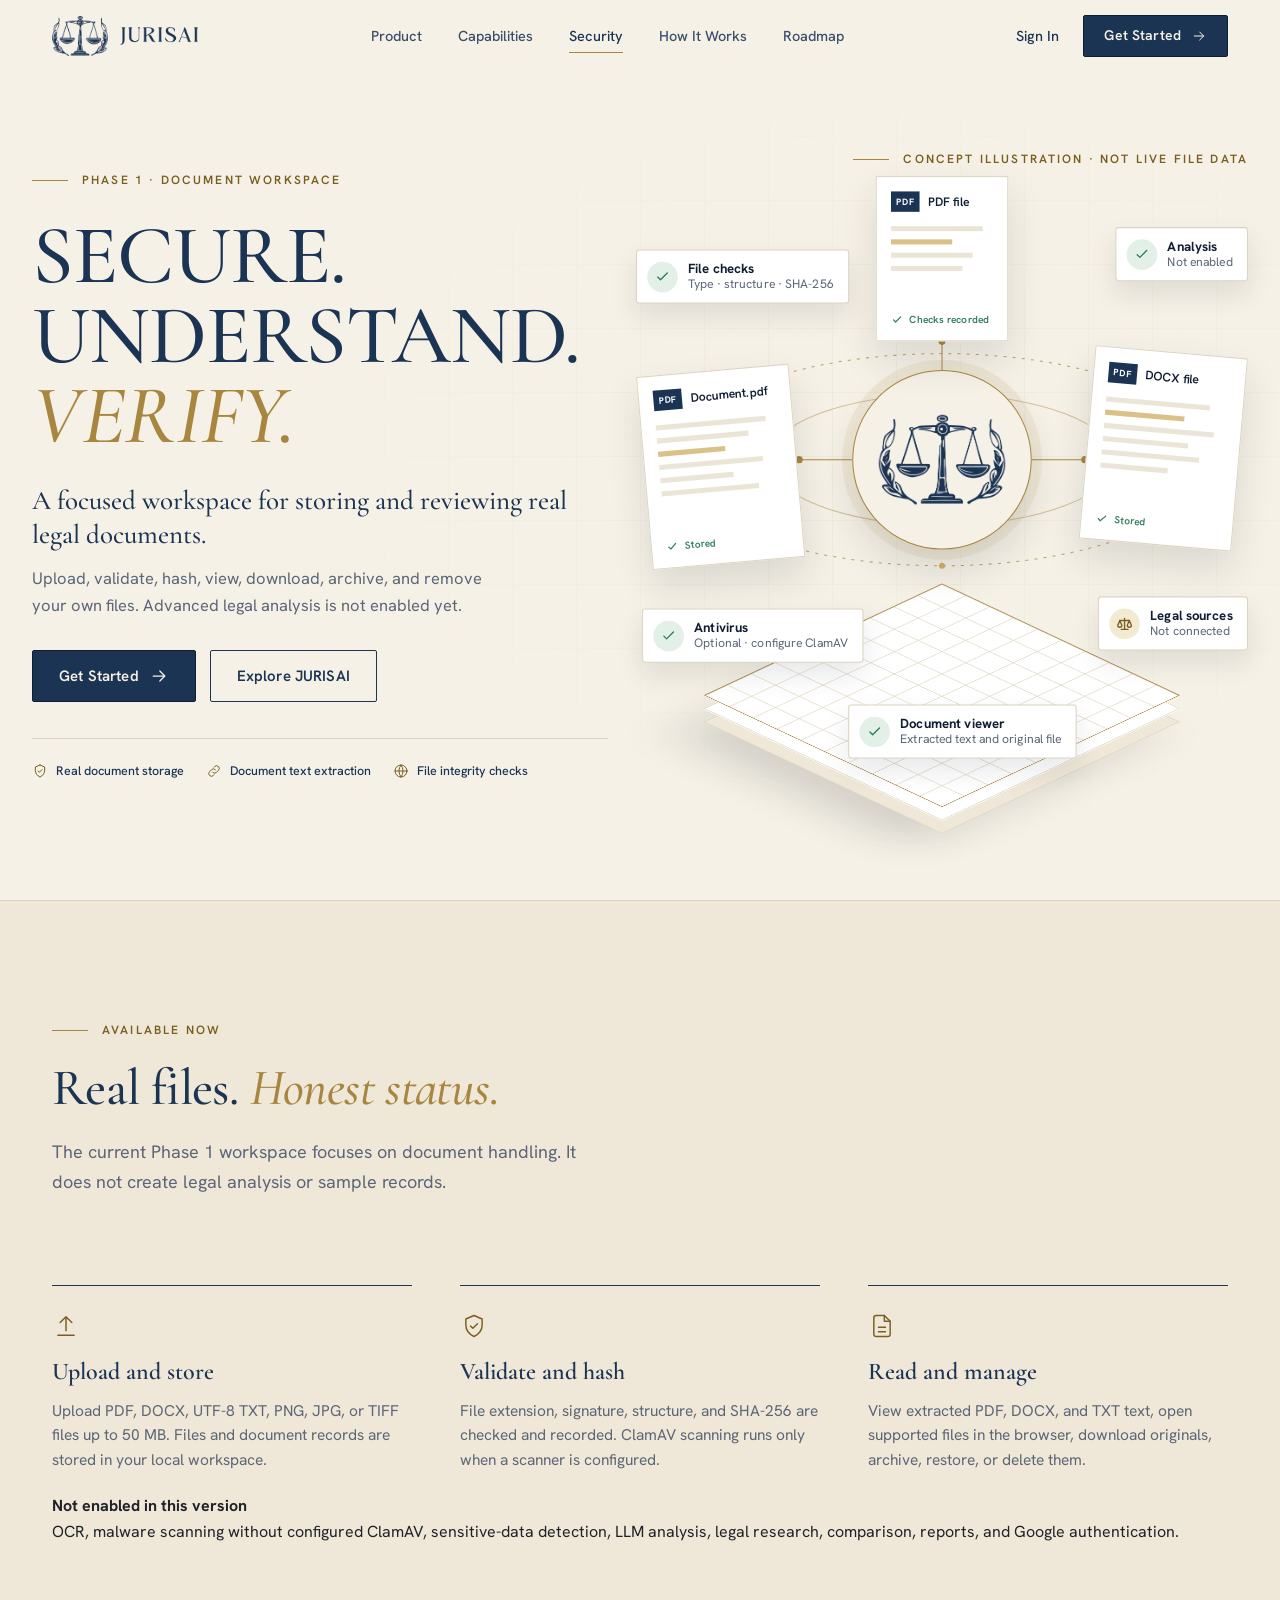
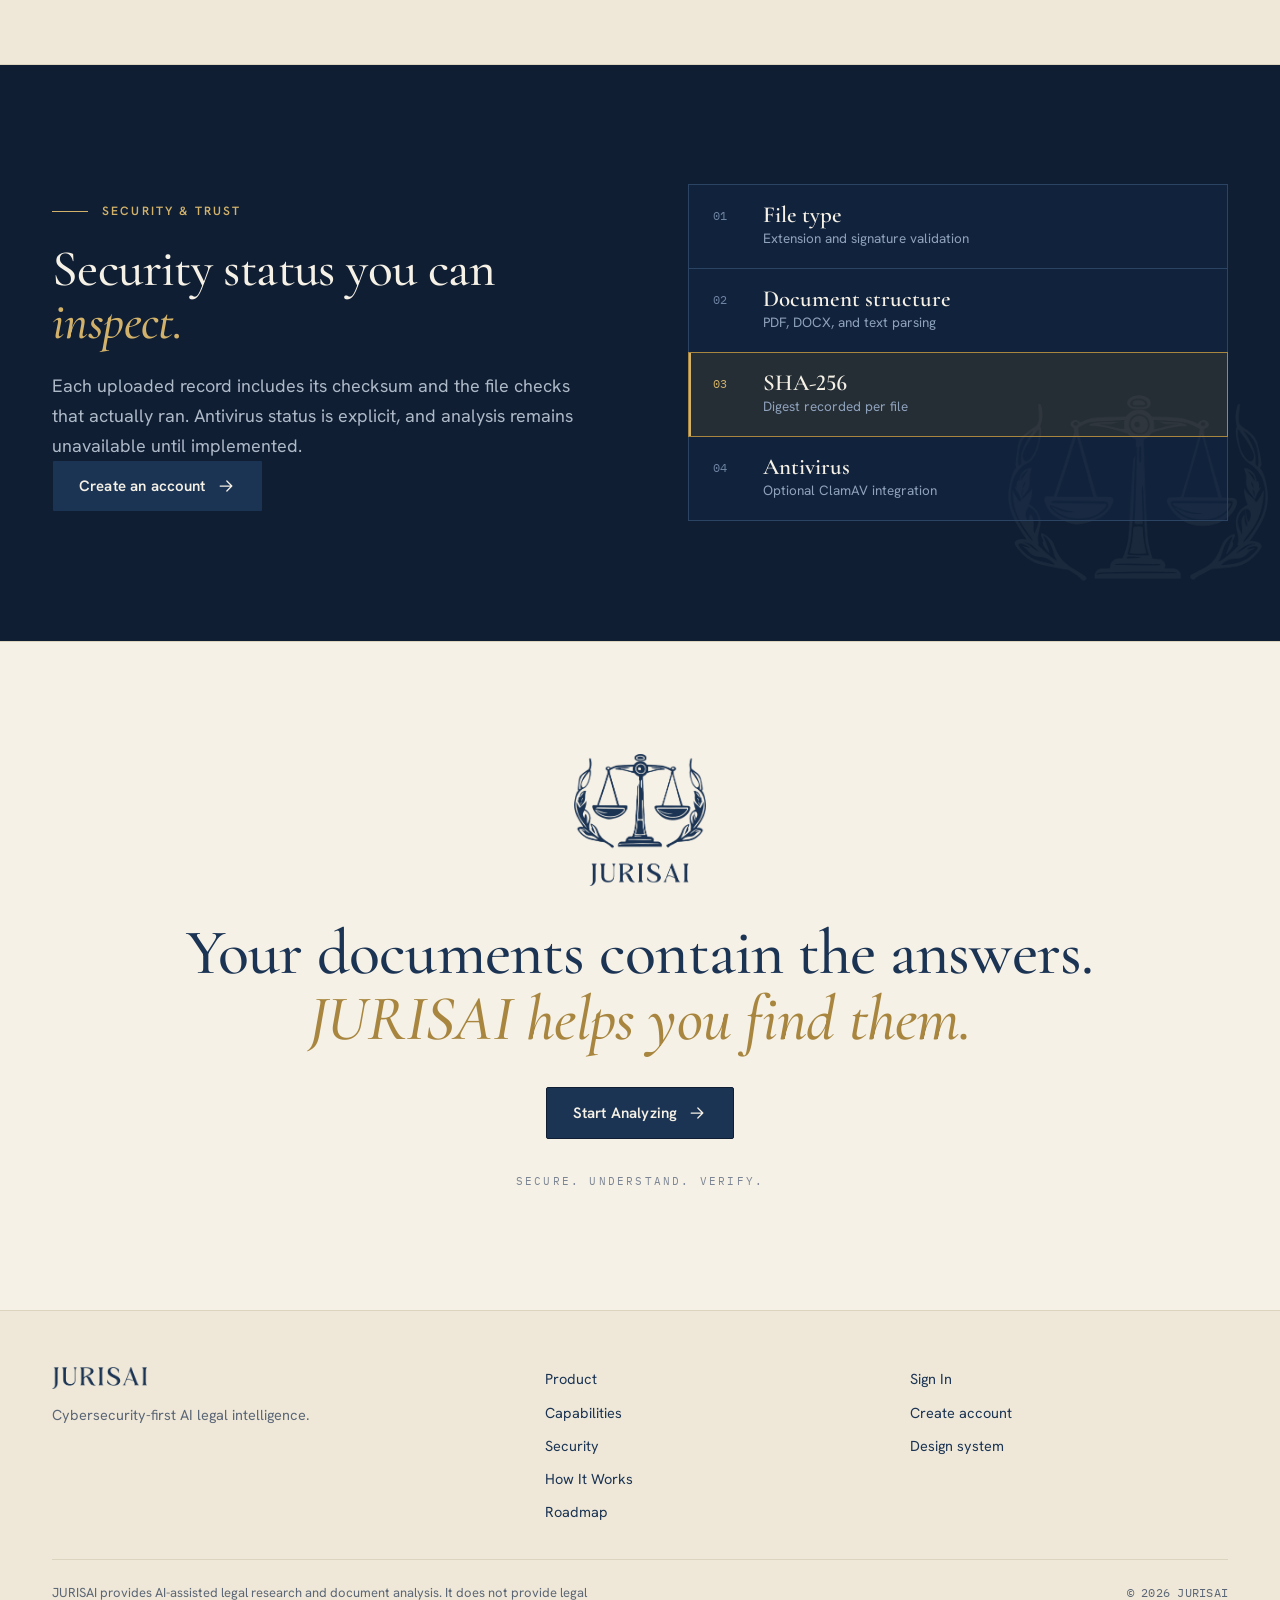
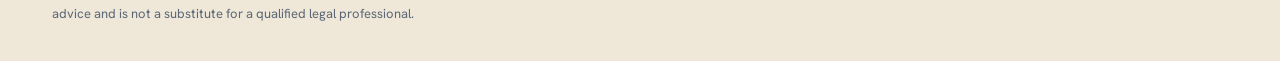
==== commit a6e1c065: "update: added backend" ====
--- a/index.html
+++ b/index.html
@@ -3,8 +3,8 @@
 <head>
 <meta charset="utf-8">
 <meta name="viewport" content="width=device-width, initial-scale=1">
-<title>JURISAI — Secure. Understand. Verify.</title>
-<meta name="description" content="Cybersecurity-first AI legal intelligence. Secure documents before AI analysis, understand complex legal language, uncover contradictions, and connect clauses to the law behind them.">
+<title>JURISAI — Phase 1 Document Workspace</title>
+<meta name="description" content="A local document workspace for uploading, validating, viewing, downloading, archiving, and removing your own legal files. Advanced analysis is not enabled.">
 <link rel="icon" href="assets/logo-mark.png">
 <link rel="stylesheet" href="assets/jurisai.css">
 <link rel="stylesheet" href="assets/landing.css">
@@ -19,11 +19,11 @@
       <img class="word" src="assets/logo-wordmark.png" alt="JURISAI">
     </a>
     <nav class="nav-links" aria-label="Primary">
-      <a href="#why">Product</a>
-      <a href="#understand">Capabilities</a>
-      <a href="#security">Security</a>
-      <a href="#how">How It Works</a>
-      <a href="#law">Research</a>
+      <a href="#current">Product</a>
+      <a href="#current">Capabilities</a>
+      <a href="#trust">Security</a>
+      <a href="#current">How It Works</a>
+      <a href="#current">Roadmap</a>
     </nav>
     <div class="nav-cta">
       <a class="signin" href="signin.html">Sign In</a>
@@ -32,7 +32,7 @@
     </div>
   </div>
   <nav class="mobile-menu" aria-label="Mobile">
-    <a href="#why">Product</a><a href="#understand">Capabilities</a><a href="#security">Security</a><a href="#how">How It Works</a><a href="#law">Research</a><a href="signin.html">Sign In</a>
+    <a href="#current">Product</a><a href="#current">Capabilities</a><a href="#trust">Security</a><a href="#current">How It Works</a><a href="#current">Roadmap</a><a href="signin.html">Sign In</a>
   </nav>
 </header>
 
@@ -42,27 +42,27 @@
 <section class="hero">
   <div class="wrap hero-grid">
     <div class="hero-copy">
-      <span class="eyebrow">AI-Powered Legal Intelligence</span>
+      <span class="eyebrow">Phase 1 · Document workspace</span>
       <h1 class="display hero-title">
         <span>SECURE.</span>
         <span>UNDERSTAND.</span>
         <span><em>VERIFY.</em></span>
       </h1>
-      <p class="hero-sub">AI-powered legal intelligence with cybersecurity built into the workflow.</p>
-      <p class="hero-body">Secure documents before AI analysis, understand complex legal language, uncover contradictions, and connect clauses to the law behind them.</p>
+      <p class="hero-sub">A focused workspace for storing and reviewing real legal documents.</p>
+      <p class="hero-body">Upload, validate, hash, view, download, archive, and remove your own files. Advanced legal analysis is not enabled yet.</p>
       <div class="hero-cta">
         <a class="btn btn-primary" href="signup.html">Get Started <i data-i="arrow-right" class="arr"></i></a>
-        <a class="btn btn-secondary" href="#why">Explore JURISAI</a>
+        <a class="btn btn-secondary" href="#current">Explore JURISAI</a>
       </div>
       <ul class="trust-row" aria-label="Principles">
-        <li><i data-i="shield-check"></i><span>Security-first document processing</span></li>
-        <li><i data-i="link"></i><span>Source-grounded AI</span></li>
-        <li><i data-i="globe"></i><span>Jurisdiction-aware research</span></li>
+        <li><i data-i="shield-check"></i><span>Real document storage</span></li>
+        <li><i data-i="link"></i><span>Document text extraction</span></li>
+        <li><i data-i="globe"></i><span>File integrity checks</span></li>
       </ul>
     </div>
 
 <!-- Hero visual: document intelligence (floating documents, scales seal, status cards) -->
-    <div class="hero-vis" id="heroVis">
+    <div class="hero-vis" id="heroVis"><span class="eyebrow" style="position:absolute;top:0;right:0;z-index:5">Concept illustration · not live file data</span>
       <div class="vis" aria-label="JURISAI product visualization: documents orbiting a central scales emblem above a secure platform">
         <div class="plat p1"></div>
         <div class="plat p2"></div>
@@ -83,403 +83,43 @@
         <div class="seal"><img src="assets/logo-mark.png" alt="JURISAI scales emblem"></div>
 
         <div class="doc" style="--r:0deg;left:235px;top:6px;width:130px;height:162px;animation-delay:-1s">
-          <div class="doc-t"><span class="doc-b">PDF</span><span class="doc-n">Legal Notice.pdf</span></div>
+          <div class="doc-t"><span class="doc-b">PDF</span><span class="doc-n">PDF file</span></div>
           <div class="sk" style="width:90%"></div><div class="sk g" style="width:60%"></div><div class="sk" style="width:80%"></div><div class="sk" style="width:70%"></div>
-          <div class="doc-f"><svg class="i" viewBox="0 0 24 24" aria-hidden="true"><path d="M5 12l4 4 10-10"/></svg>Verified</div>
+          <div class="doc-f"><svg class="i" viewBox="0 0 24 24" aria-hidden="true"><path d="M5 12l4 4 10-10"/></svg>Checks recorded</div>
         </div>
         <div class="doc" style="--r:-5deg;left:8px;top:196px;animation-delay:-3s">
-          <div class="doc-t"><span class="doc-b">PDF</span><span class="doc-n">Contract.pdf</span></div>
+          <div class="doc-t"><span class="doc-b">PDF</span><span class="doc-n">Document.pdf</span></div>
           <div class="sk" style="width:90%"></div><div class="sk" style="width:75%"></div><div class="sk g" style="width:55%"></div><div class="sk" style="width:85%"></div><div class="sk" style="width:60%"></div><div class="sk" style="width:80%"></div>
-          <div class="doc-f"><svg class="i" viewBox="0 0 24 24" aria-hidden="true"><path d="M5 12l4 4 10-10"/></svg>Scanned</div>
+          <div class="doc-f"><svg class="i" viewBox="0 0 24 24" aria-hidden="true"><path d="M5 12l4 4 10-10"/></svg>Stored</div>
         </div>
         <div class="doc" style="--r:5deg;left:442px;top:178px;animation-delay:-5s">
-          <div class="doc-t"><span class="doc-b">PDF</span><span class="doc-n">Policy.pdf</span></div>
+          <div class="doc-t"><span class="doc-b">PDF</span><span class="doc-n">DOCX file</span></div>
           <div class="sk" style="width:85%"></div><div class="sk g" style="width:65%"></div><div class="sk" style="width:90%"></div><div class="sk" style="width:70%"></div><div class="sk" style="width:80%"></div><div class="sk" style="width:55%"></div>
-          <div class="doc-f"><svg class="i" viewBox="0 0 24 24" aria-hidden="true"><path d="M5 12l4 4 10-10"/></svg>Scanned</div>
+          <div class="doc-f"><svg class="i" viewBox="0 0 24 24" aria-hidden="true"><path d="M5 12l4 4 10-10"/></svg>Stored</div>
         </div>
 
-        <div class="stat" style="left:0;top:78px;animation-delay:-2s"><span class="sic"><svg class="i" viewBox="0 0 24 24" aria-hidden="true"><path d="M5 12l4 4 10-10"/></svg></span><div><b>Scanned</b><small>No threats found</small></div></div>
-        <div class="stat" style="right:0;top:56px;animation-delay:-4s"><span class="sic"><svg class="i" viewBox="0 0 24 24" aria-hidden="true"><path d="M5 12l4 4 10-10"/></svg></span><div><b>Analyzed</b><small>14 key clauses</small></div></div>
-        <div class="stat" style="left:6px;top:430px;animation-delay:-1.5s"><span class="sic"><svg class="i" viewBox="0 0 24 24" aria-hidden="true"><path d="M5 12l4 4 10-10"/></svg></span><div><b>Verified</b><small>File is safe</small></div></div>
-        <div class="stat" style="right:0;top:418px;animation-delay:-3.5s"><span class="sic gd"><svg class="i" viewBox="0 0 24 24" aria-hidden="true"><path d="M12 4v16M7 20h10M5 7h14"/><path d="M5 7l-3 7a3 3 0 006 0L5 7zM19 7l-3 7a3 3 0 006 0l-3-7z"/></svg></span><div><b>Matched to Law</b><small>Relevant legal source</small></div></div>
-        <div class="stat" style="left:208px;top:524px;animation-delay:-2.5s"><span class="sic"><svg class="i" viewBox="0 0 24 24" aria-hidden="true"><path d="M5 12l4 4 10-10"/></svg></span><div><b>Explained</b><small>In simple language</small></div></div>
+        <div class="stat" style="left:0;top:78px;animation-delay:-2s"><span class="sic"><svg class="i" viewBox="0 0 24 24" aria-hidden="true"><path d="M5 12l4 4 10-10"/></svg></span><div><b>File checks</b><small>Type · structure · SHA-256</small></div></div>
+        <div class="stat" style="right:0;top:56px;animation-delay:-4s"><span class="sic"><svg class="i" viewBox="0 0 24 24" aria-hidden="true"><path d="M5 12l4 4 10-10"/></svg></span><div><b>Analysis</b><small>Not enabled</small></div></div>
+        <div class="stat" style="left:6px;top:430px;animation-delay:-1.5s"><span class="sic"><svg class="i" viewBox="0 0 24 24" aria-hidden="true"><path d="M5 12l4 4 10-10"/></svg></span><div><b>Antivirus</b><small>Optional · configure ClamAV</small></div></div>
+        <div class="stat" style="right:0;top:418px;animation-delay:-3.5s"><span class="sic gd"><svg class="i" viewBox="0 0 24 24" aria-hidden="true"><path d="M12 4v16M7 20h10M5 7h14"/><path d="M5 7l-3 7a3 3 0 006 0L5 7zM19 7l-3 7a3 3 0 006 0l-3-7z"/></svg></span><div><b>Legal sources</b><small>Not connected</small></div></div>
+        <div class="stat" style="left:208px;top:524px;animation-delay:-2.5s"><span class="sic"><svg class="i" viewBox="0 0 24 24" aria-hidden="true"><path d="M5 12l4 4 10-10"/></svg></span><div><b>Document viewer</b><small>Extracted text and original file</small></div></div>
       </div>
     </div>
   </div>
 </section>
 
-<!-- ============================ 2 · WHY ============================ -->
-<section class="section section-sunken" id="why">
+<section class="section section-sunken" id="current">
   <div class="wrap">
-    <div class="why-grid">
-      <div class="why-copy reveal">
-        <span class="eyebrow">Why JURISAI</span>
-        <h2 class="h2">Legal AI should not read <em>unverified</em> files blindly.</h2>
-        <p class="lede">A contract can carry hidden instructions, altered text or sensitive data no one meant to share. Most document AI reads first and asks questions never. JURISAI inspects every file before any model sees it — then shows its working.</p>
-      </div>
-
-      <div class="why-compare reveal">
-        <div class="cmp cmp-bad">
-          <div class="cmp-label"><span class="label">Typical document AI</span><span class="chip chip-risk">Unscreened</span></div>
-          <div class="flow">
-            <span class="flow-node">Upload</span><span class="flow-line dashed"></span><span class="flow-node">Model reads everything</span>
-          </div>
-        </div>
-        <div class="cmp cmp-good">
-          <div class="cmp-label"><span class="label">JURISAI</span><span class="chip chip-ok">Verified first</span></div>
-          <div class="flow">
-            <span class="flow-node">Upload</span><span class="flow-line"></span>
-            <span class="flow-node gate"><i data-i="shield-check" data-size="sm"></i>Security gateway</span><span class="flow-line"></span>
-            <span class="flow-node">Verified</span><span class="flow-line"></span>
-            <span class="flow-node ai">Legal AI</span>
-          </div>
-        </div>
-      </div>
+    <div class="section-head reveal"><span class="eyebrow">Available now</span><h2 class="h2">Real files. <em>Honest status.</em></h2><p class="lede">The current Phase 1 workspace focuses on document handling. It does not create legal analysis or sample records.</p></div>
+    <div class="principles">
+      <article class="principle reveal"><i data-i="upload" data-size="lg"></i><h3 class="h3">Upload and store</h3><p>Upload PDF, DOCX, UTF-8 TXT, PNG, JPG, or TIFF files up to 50 MB. Files and document records are stored in your local workspace.</p></article>
+      <article class="principle reveal"><i data-i="shield-check" data-size="lg"></i><h3 class="h3">Validate and hash</h3><p>File extension, signature, structure, and SHA-256 are checked and recorded. ClamAV scanning runs only when a scanner is configured.</p></article>
+      <article class="principle reveal"><i data-i="file" data-size="lg"></i><h3 class="h3">Read and manage</h3><p>View extracted PDF, DOCX, and TXT text, open supported files in the browser, download originals, archive, restore, or delete them.</p></article>
     </div>
-
-    <div class="principles">
-      <article class="principle reveal"><i data-i="shield-check" data-size="lg"></i><h3 class="h3">Security before intelligence</h3><p>Files are screened for threats, tampering and sensitive data before analysis begins. Anything that fails is quarantined, not read.</p></article>
-      <article class="principle reveal"><i data-i="link" data-size="lg"></i><h3 class="h3">Answers you can trace</h3><p>Every explanation points back to a passage in your document or a named legal source. If the evidence isn’t there, JURISAI says so.</p></article>
-      <article class="principle reveal"><i data-i="globe" data-size="lg"></i><h3 class="h3">Law depends on where you are</h3><p>Research is scoped to a jurisdiction you choose — so a notice clause is read against the right statute, not a generic one.</p></article>
-    </div>
+    <div class="banner"><i data-i="info"></i><div><b>Not enabled in this version</b><p>OCR, malware scanning without configured ClamAV, sensitive-data detection, LLM analysis, legal research, comparison, reports, and Google authentication.</p></div></div>
   </div>
 </section>
-
-<!-- ============================ 3 · SECURITY BEFORE INTELLIGENCE ============================ -->
-<section class="section section-dark security" id="security">
-  <div class="sec-grid-bg" aria-hidden="true"></div>
-  <div class="wrap">
-    <div class="section-head reveal">
-      <span class="eyebrow">Security before intelligence</span>
-      <h2 class="h2">Every document passes the gate <em>before</em> the AI reads a word.</h2>
-      <p class="lede">The Security Gateway is the first stage of JURISAI, not an add-on. Nothing reaches the legal AI until it has been inspected, decided on, and attested.</p>
-    </div>
-
-    <div class="gateway reveal" id="gateway">
-      <ol class="gw-steps" role="tablist" aria-label="Security gateway stages">
-        <li><button role="tab" class="gw-step" data-i="0"><span class="gw-n">01</span><span class="gw-t">Upload</span><span class="gw-d">File received and sandboxed</span></button></li>
-        <li><button role="tab" class="gw-step" data-i="1"><span class="gw-n">02</span><span class="gw-t">Threat &amp; integrity checks</span><span class="gw-d">Type, hash, malware, hidden content</span></button></li>
-        <li><button role="tab" class="gw-step" data-i="2"><span class="gw-n">03</span><span class="gw-t">Sensitive data inspection</span><span class="gw-d">Personal and financial identifiers</span></button></li>
-        <li><button role="tab" class="gw-step" data-i="3"><span class="gw-n">04</span><span class="gw-t">Security decision</span><span class="gw-d">Verify, review or quarantine</span></button></li>
-        <li><button role="tab" class="gw-step" data-i="4"><span class="gw-n">05</span><span class="gw-t">Verified document</span><span class="gw-d">Attested and cleared</span></button></li>
-        <li><button role="tab" class="gw-step" data-i="5"><span class="gw-n">06</span><span class="gw-t">Legal AI</span><span class="gw-d">Analysis begins — verified files only</span></button></li>
-      </ol>
-
-      <div class="gw-console">
-        <div class="gw-bar">
-          <span class="mono">SECURITY GATEWAY · <b id="gw-title">STAGE 01</b></span>
-          <span class="gw-progress"><i id="gw-prog"></i></span>
-          <span class="mono gw-file"><i data-i="file" data-size="sm"></i>Employment_Contract.pdf</span>
-        </div>
-
-        <!-- 01 Upload -->
-        <div class="gw-panel" data-i="0">
-          <div class="drop">
-            <i data-i="upload" data-size="lg"></i>
-            <div><strong>Employment_Contract.pdf</strong><span class="mono">2.4 MB · application/pdf · received 14:02:11</span></div>
-            <span class="chip chip-warn"><span class="dot dot-warn"></span>Unverified</span>
-          </div>
-          <p class="gw-note">The file is placed in an isolated sandbox. It is not opened by any AI component, and it is not trusted yet.</p>
-          <div class="kv"><div><span>Status</span><b>Quarantined pending checks</b></div><div><span>Visible to AI</span><b>No</b></div><div><span>Size limit</span><b>50 MB per file</b></div></div>
-        </div>
-
-        <!-- 02 Threat & integrity -->
-        <div class="gw-panel" data-i="1">
-          <ul class="checks">
-            <li><i data-i="check" data-size="sm"></i><span>File type matches content (MIME)</span><em class="mono">PASS</em></li>
-            <li><i data-i="check" data-size="sm"></i><span>SHA-256 integrity hash computed</span><em class="mono">PASS</em></li>
-            <li><i data-i="check" data-size="sm"></i><span>Malware and embedded-script scan</span><em class="mono">0 THREATS</em></li>
-            <li><i data-i="check" data-size="sm"></i><span>Hidden macros and active content</span><em class="mono">NONE</em></li>
-            <li><i data-i="check" data-size="sm"></i><span>Prompt-injection pattern screen</span><em class="mono">CLEAR</em></li>
-          </ul>
-          <p class="gw-note">Hidden text that tries to instruct an AI (“ignore previous instructions…”) is caught here, before it can steer an analysis.</p>
-        </div>
-
-        <!-- 03 Sensitive data -->
-        <div class="gw-panel" data-i="2">
-          <table class="sens">
-            <thead><tr><th>Category</th><th>Found</th><th>Handling</th></tr></thead>
-            <tbody>
-              <tr><td>Personal identifiers</td><td class="mono">4</td><td><span class="chip chip-gold">Masked for AI</span></td></tr>
-              <tr><td>Financial account references</td><td class="mono">1</td><td><span class="chip chip-gold">Masked for AI</span></td></tr>
-              <tr><td>Health information</td><td class="mono">0</td><td><span class="chip">Not present</span></td></tr>
-              <tr><td>Credentials and secrets</td><td class="mono">0</td><td><span class="chip">Not present</span></td></tr>
-            </tbody>
-          </table>
-          <p class="gw-note">Sensitive fields are surfaced to you. You decide what is masked, kept or excluded before analysis.</p>
-        </div>
-
-        <!-- 04 Decision -->
-        <div class="gw-panel" data-i="3">
-          <div class="decide">
-            <div class="d d-ok on"><i data-i="shield-check"></i><b>Verified</b><span>All checks passed. Cleared for analysis.</span></div>
-            <div class="d d-warn"><i data-i="alert"></i><b>Review required</b><span>Findings need your decision before use.</span></div>
-            <div class="d d-risk"><i data-i="x"></i><b>Quarantined</b><span>Failed checks. Never sent to the AI.</span></div>
-          </div>
-          <p class="gw-note"><strong>Decision:</strong> Verified. The outcome is recorded with the document and can be reviewed at any time.</p>
-        </div>
-
-        <!-- 05 Verified -->
-        <div class="gw-panel" data-i="4">
-          <div class="cert">
-            <div class="cert-seal"><i data-i="shield-check" data-size="lg"></i></div>
-            <div class="cert-body">
-              <span class="label">Verification record</span>
-              <h4>Employment_Contract.pdf</h4>
-              <dl class="mono">
-                <div><dt>Digest</dt><dd>sha256:9f2c7a…e41a</dd></div>
-                <div><dt>Decision</dt><dd>VERIFIED</dd></div>
-                <div><dt>Checks</dt><dd>5 / 5 passed</dd></div>
-                <div><dt>Verified</dt><dd>14:02:13 IST</dd></div>
-              </dl>
-            </div>
-            <span class="chip chip-ok">Cleared</span>
-          </div>
-          <p class="gw-note">The attestation travels with the document. If the file changes, its digest changes — and it must be verified again.</p>
-        </div>
-
-        <!-- 06 Legal AI -->
-        <div class="gw-panel" data-i="5">
-          <div class="into-ai">
-            <div class="ai-in"><i data-i="file" data-size="sm"></i>Verified documents only</div>
-            <i data-i="arrow-right"></i>
-            <div class="ai-core"><img src="assets/logo-mark-light.png" alt="">Legal AI</div>
-          </div>
-          <ul class="ai-caps">
-            <li>Clause extraction</li><li>Plain-language explanation</li><li>Contradiction detection</li><li>Law matching</li><li>Grounded Q&amp;A</li>
-          </ul>
-          <p class="gw-note">Only now does intelligence begin — on content that has been inspected, decided on and attested.</p>
-        </div>
-      </div>
-    </div>
-  </div>
-</section>
-
-<!-- ============================ 4 · UNDERSTAND ============================ -->
-<section class="section" id="understand">
-  <div class="wrap">
-    <div class="section-head reveal">
-      <span class="eyebrow">Understand legal language</span>
-      <h2 class="h2">From dense clause to <em>clear meaning.</em></h2>
-      <p class="lede">JURISAI doesn’t just summarise. It takes a clause apart — the terms of art, the plain meaning, and what it actually asks of you.</p>
-    </div>
-
-    <div class="anatomy reveal">
-      <div class="anat-doc card card-top">
-        <div class="card-head"><span class="label">1 · Original clause</span><span class="mono">Employment_Contract.pdf · §11.2 · p.4</span></div>
-        <blockquote class="clause">
-          Either party may terminate this Agreement upon thirty (30) days’ written notice, provided that the Company may, at its <mark data-t="1">sole discretion</mark>, elect to pay salary <mark data-t="2">in lieu of notice</mark>, and the Employee shall <mark data-t="3">remain bound by clause 9</mark> following termination.
-        </blockquote>
-        <div class="anat-foot"><i data-i="scan" data-size="sm"></i><span>3 terms of art identified</span></div>
-      </div>
-
-      <div class="anat-steps">
-        <section class="a-step">
-          <header><span class="a-n">2</span><span class="label">Legal terminology</span></header>
-          <dl class="terms">
-            <div data-t="1"><dt>Sole discretion</dt><dd>The company decides alone, and doesn’t need your agreement or a reason.</dd></div>
-            <div data-t="2"><dt>In lieu of notice</dt><dd>Paying you instead of having you work the notice period.</dd></div>
-            <div data-t="3"><dt>Remain bound</dt><dd>Some duties survive after the job ends — here, those in clause 9.</dd></div>
-          </dl>
-        </section>
-        <section class="a-step">
-          <header><span class="a-n">3</span><span class="label">Plain-language explanation</span></header>
-          <p class="plain">Either you or the company can end the job by giving 30 days’ written notice. The company can choose to pay you for those 30 days and let you go immediately instead. Whichever way it ends, certain promises you made in clause 9 still apply.</p>
-        </section>
-        <section class="a-step">
-          <header><span class="a-n">4</span><span class="label">What it means for you</span></header>
-          <ul class="means">
-            <li>Notice must be <b>in writing</b> — a conversation alone may not count.</li>
-            <li>The company can end your work early, but must still pay for the period.</li>
-            <li>Check clause 9: it may limit where you can work next.</li>
-          </ul>
-        </section>
-        <section class="a-step">
-          <header><span class="a-n">5</span><span class="label">Questions you may want to ask</span></header>
-          <ul class="qs">
-            <li><button type="button">What does clause 9 restrict after I leave? <i data-i="arrow-right" data-size="sm"></i></button></li>
-            <li><button type="button">Is 30 days consistent with my other documents? <i data-i="arrow-right" data-size="sm"></i></button></li>
-            <li><button type="button">Does the law set a minimum notice period here? <i data-i="arrow-right" data-size="sm"></i></button></li>
-          </ul>
-        </section>
-      </div>
-    </div>
-  </div>
-</section>
-
-<!-- ============================ 5 · CONTRADICTIONS ============================ -->
-<section class="section section-sunken" id="contradictions">
-  <div class="wrap">
-    <div class="section-head reveal">
-      <span class="eyebrow">Detect contradictions</span>
-      <h2 class="h2">Two documents. <em>One conflict</em> no one noticed.</h2>
-      <p class="lede">Contracts, policies and notices are written at different times by different people. JURISAI reads them together and surfaces where they disagree — with both sources side by side.</p>
-    </div>
-
-    <div class="conflict reveal">
-      <article class="sheet sheet-a">
-        <header><span class="tag">SOURCE A</span><h4>Employment Contract</h4><span class="mono">§11.2 · p.4</span></header>
-        <div class="lines"><i></i><i></i><i class="w60"></i></div>
-        <p class="hit"><span class="hit-k">Notice period</span><b>30 days</b> written notice by either party</p>
-        <div class="lines"><i></i><i class="w80"></i></div>
-      </article>
-
-      <div class="conflict-mid" aria-hidden="true">
-        <span class="cm-line"></span>
-        <span class="cm-badge"><i data-i="compare"></i></span>
-        <span class="cm-line"></span>
-      </div>
-
-      <article class="sheet sheet-b">
-        <header><span class="tag">SOURCE B</span><h4>Company Policy</h4><span class="mono">§4.3 · p.12</span></header>
-        <div class="lines"><i></i><i class="w80"></i></div>
-        <p class="hit"><span class="hit-k">Notice period</span><b>60 days</b> notice before termination of employment</p>
-        <div class="lines"><i></i><i></i><i class="w60"></i></div>
-      </article>
-    </div>
-
-    <div class="finding card card-top reveal">
-      <div class="finding-head">
-        <div class="finding-title"><i data-i="alert"></i><div><span class="label">JURISAI finding</span><h3 class="h3">Potential contradiction detected</h3></div></div>
-        <span class="chip chip-warn"><span class="dot dot-warn"></span>Review required</span>
-      </div>
-      <div class="finding-grid">
-        <div><span class="label">Source A</span><p>Employment Contract §11.2 requires <b>30 days</b>’ notice.</p></div>
-        <div><span class="label">Source B</span><p>Company Policy §4.3 requires <b>60 days</b>’ notice.</p></div>
-        <div><span class="label">Why it matters</span><p>The notice period you owe — or are owed — may differ by 30 days, affecting pay, start dates and obligations during the gap.</p></div>
-        <div><span class="label">What JURISAI can’t decide</span><p>Which document takes precedence may depend on an order-of-precedence clause or applicable law. This is flagged for a qualified person to review.</p></div>
-      </div>
-    </div>
-  </div>
-</section>
-
-<!-- ============================ 6 · LAW ============================ -->
-<section class="section" id="law">
-  <div class="wrap">
-    <div class="section-head reveal">
-      <span class="eyebrow">Connect clauses to law</span>
-      <h2 class="h2">The clause is only half the story. <em>The law behind it</em> is the rest.</h2>
-      <p class="lede">Choose a jurisdiction and JURISAI maps each clause to the legal concept it engages and the source that governs it.</p>
-    </div>
-
-    <div class="law reveal">
-      <div class="law-top">
-        <div class="seg" role="tablist" aria-label="Jurisdiction">
-          <button role="tab" class="on" data-j="uk" aria-selected="true">United Kingdom</button>
-          <button role="tab" data-j="in" aria-selected="false">India</button>
-          <button role="tab" data-j="us" aria-selected="false">United States</button>
-        </div>
-        <span class="mono law-hint">Example clause: “Either party may terminate on 30 days’ written notice.”</span>
-      </div>
-
-      <ol class="chain" id="chain">
-        <li class="link"><span class="label">Document clause</span><p class="serif-q" data-f="clause"></p><span class="mono" data-f="ref"></span></li>
-        <li class="link"><span class="label">Legal concept</span><h4 data-f="concept"></h4></li>
-        <li class="link"><span class="label">Jurisdiction</span><h4 data-f="juris"></h4><span class="mono" data-f="sys"></span></li>
-        <li class="link src"><span class="label">Relevant legal source</span><h4 data-f="source"></h4><span class="mono" data-f="cite"></span></li>
-        <li class="link"><span class="label">Explanation</span><p data-f="expl"></p></li>
-      </ol>
-
-      <div class="disclaimer">
-        <i data-i="scales"></i>
-        <p><b>AI-assisted legal research — not legal advice.</b> JURISAI helps you find and understand relevant law. It does not replace a qualified lawyer, and application depends on facts, role and recent changes. Always verify sources before relying on them.</p>
-      </div>
-    </div>
-  </div>
-</section>
-
-<!-- ============================ 7 · ASK ============================ -->
-<section class="section section-sunken" id="ask">
-  <div class="wrap">
-    <div class="section-head reveal">
-      <span class="eyebrow">Ask JURISAI</span>
-      <h2 class="h2">Ask your documents. <em>See the evidence.</em></h2>
-      <p class="lede">Answers are grounded in the passages you uploaded and the law you selected — each claim links to its source, and the grounding is shown, not assumed.</p>
-    </div>
-
-    <div class="ask reveal">
-      <div class="ask-chat card">
-        <div class="ask-bar">
-          <span class="mono"><i data-i="shield-check" data-size="sm"></i> 2 verified documents</span>
-          <span class="chip"><i data-i="globe" data-size="sm"></i>United Kingdom</span>
-        </div>
-        <div class="msgs">
-          <div class="msg user"><span class="who">You</span><p>What does this termination clause actually require me to do?</p></div>
-          <div class="msg ai">
-            <span class="who"><img src="assets/logo-mark.png" alt="">JURISAI</span>
-            <div class="ans">
-              <p>Clause 11.2 lets either side end the contract with <b>30 days’ written notice</b>. In practice you need to put your notice <b>in writing</b>, and the company may choose to pay you instead of having you work the period <button class="cite" data-s="1">1</button>.</p>
-              <p>After you leave, your obligations under <b>clause 9</b> — confidentiality and non-solicitation — continue to apply <button class="cite" data-s="2">2</button>.</p>
-              <p>Two things to check: the Company Policy states <b>60 days</b>, which conflicts with the contract <button class="cite" data-s="3">3</button>, and UK statute sets a minimum notice that a contract can’t reduce <button class="cite" data-s="4">4</button>.</p>
-            </div>
-            <div class="ground">
-              <div class="g-row"><span class="label">Grounding</span><span class="meter" aria-label="High grounding"><i class="f"></i><i class="f"></i><i class="f"></i><i class="f"></i><i class="f"></i></span><b>High</b></div>
-              <span class="mono">4 of 4 claims cited · 3 document passages · 1 legal source</span>
-            </div>
-          </div>
-        </div>
-        <div class="ask-input"><span>Ask a follow-up about your documents…</span><span class="send"><i data-i="arrow-right" data-size="sm"></i></span></div>
-      </div>
-
-      <aside class="ask-src card card-top" aria-live="polite">
-        <div class="card-head"><span class="label">Source reference</span><span class="chip chip-gold" id="src-kind">Document</span></div>
-        <div class="card-body">
-          <h4 id="src-title">Employment_Contract.pdf</h4>
-          <span class="mono" id="src-loc">§11.2 · p.4</span>
-          <blockquote id="src-quote"></blockquote>
-          <p class="src-note" id="src-note"></p>
-        </div>
-      </aside>
-    </div>
-  </div>
-</section>
-
-<!-- ============================ 8 · HOW IT WORKS ============================ -->
-<section class="section" id="how">
-  <div class="wrap">
-    <div class="section-head center reveal">
-      <span class="eyebrow">How it works</span>
-      <h2 class="h2">Six stages. <em>One verified path.</em></h2>
-    </div>
-    <ol class="stages reveal">
-      <li><span class="s-n">01</span><i data-i="upload" data-size="lg"></i><h4>Upload</h4><p>Add contracts, policies, notices and agreements.</p></li>
-      <li><span class="s-n">02</span><i data-i="shield-check" data-size="lg"></i><h4>Secure</h4><p>Every file is screened and attested before analysis.</p></li>
-      <li><span class="s-n">03</span><i data-i="book" data-size="lg"></i><h4>Understand</h4><p>Clauses explained in plain language, with terms defined.</p></li>
-      <li><span class="s-n">04</span><i data-i="compare" data-size="lg"></i><h4>Compare</h4><p>Documents read together to find potential contradictions.</p></li>
-      <li><span class="s-n">05</span><i data-i="scales" data-size="lg"></i><h4>Verify</h4><p>Clauses connected to law in your chosen jurisdiction.</p></li>
-      <li><span class="s-n">06</span><i data-i="message" data-size="lg"></i><h4>Ask</h4><p>Grounded questions, with sources and a grounding signal.</p></li>
-    </ol>
-  </div>
-</section>
-
-<!-- ============================ 9 · TRUST ============================ -->
-<section class="section section-dark trust" id="trust">
-  <div class="wrap trust-grid">
-    <div class="reveal">
-      <span class="eyebrow">Security &amp; trust</span>
-      <h2 class="h2" style="margin-top:22px">Security is the <em>architecture,</em> not a feature.</h2>
-      <p class="lede" style="margin-top:22px">JURISAI is built in layers, so no single control carries the whole weight. Each layer assumes the one before it might fail.</p>
-      <ul class="commit">
-        <li><i data-i="lock"></i><div><b>Encrypted in transit</b><span>Documents travel over modern TLS, end to end.</span></div></li>
-        <li><i data-i="layers"></i><div><b>Isolated before analysis</b><span>Unverified files never touch the AI components.</span></div></li>
-        <li><i data-i="link"></i><div><b>Source-grounded answers</b><span>Claims cite passages; unsupported claims are flagged.</span></div></li>
-        <li><i data-i="database"></i><div><b>Auditable decisions</b><span>Every security outcome is recorded with the document.</span></div></li>
-      </ul>
-    </div>
-
-    <div class="stack reveal" aria-label="Defence-in-depth layers">
-      <div class="layer"><span class="mono">L1</span><b>Encrypted transport</b><em>Data protected in transit</em></div>
-      <div class="layer"><span class="mono">L2</span><b>Sandboxed intake</b><em>Files isolated on arrival</em></div>
-      <div class="layer hl"><span class="mono">L3</span><b>Security gateway</b><em>Integrity · malware · injection · sensitive data</em></div>
-      <div class="layer"><span class="mono">L4</span><b>Verified-only AI pipeline</b><em>Only attested documents enter</em></div>
-      <div class="layer"><span class="mono">L5</span><b>Source-grounded reasoning</b><em>Answers tied to evidence</em></div>
-      <div class="layer"><span class="mono">L6</span><b>Audit trail</b><em>Decisions recorded and reviewable</em></div>
-      <img class="stack-mark" src="assets/logo-mark-light.png" alt="">
-    </div>
-  </div>
-</section>
-
-<!-- ============================ 10 · FINAL CTA ============================ -->
+<section class="section section-dark trust" id="trust"><div class="wrap trust-grid"><div><span class="eyebrow">Security &amp; trust</span><h2 class="h2" style="margin-top:22px">Security status you can <em>inspect.</em></h2><p class="lede" style="margin-top:22px">Each uploaded record includes its checksum and the file checks that actually ran. Antivirus status is explicit, and analysis remains unavailable until implemented.</p><a class="btn btn-primary" href="signup.html">Create an account <i data-i="arrow-right" class="arr"></i></a></div><div class="stack"><div class="layer"><span class="mono">01</span><b>File type</b><em>Extension and signature validation</em></div><div class="layer"><span class="mono">02</span><b>Document structure</b><em>PDF, DOCX, and text parsing</em></div><div class="layer hl"><span class="mono">03</span><b>SHA-256</b><em>Digest recorded per file</em></div><div class="layer"><span class="mono">04</span><b>Antivirus</b><em>Optional ClamAV integration</em></div><img class="stack-mark" src="assets/logo-mark-light.png" alt=""></div></div></section><!-- ============================ 10 · FINAL CTA ============================ -->
 <section class="final">
   <div class="wrap final-in reveal">
     <img src="assets/logo-full.png" alt="JURISAI" class="final-logo">
@@ -497,7 +137,7 @@
       <img src="assets/logo-wordmark.png" alt="JURISAI">
       <p>Cybersecurity-first AI legal intelligence.</p>
     </div>
-    <nav aria-label="Footer"><a href="#why">Product</a><a href="#understand">Capabilities</a><a href="#security">Security</a><a href="#how">How It Works</a><a href="#law">Research</a></nav>
+    <nav aria-label="Footer"><a href="#current">Product</a><a href="#current">Capabilities</a><a href="#trust">Security</a><a href="#current">How It Works</a><a href="#current">Roadmap</a></nav>
     <nav aria-label="Account"><a href="signin.html">Sign In</a><a href="signup.html">Create account</a><a href="design-system.html">Design system</a></nav>
   </div>
   <div class="wrap foot-legal">
@@ -510,3 +150,5 @@
 <script src="assets/landing.js"></script>
 </body>
 </html>
+
+
